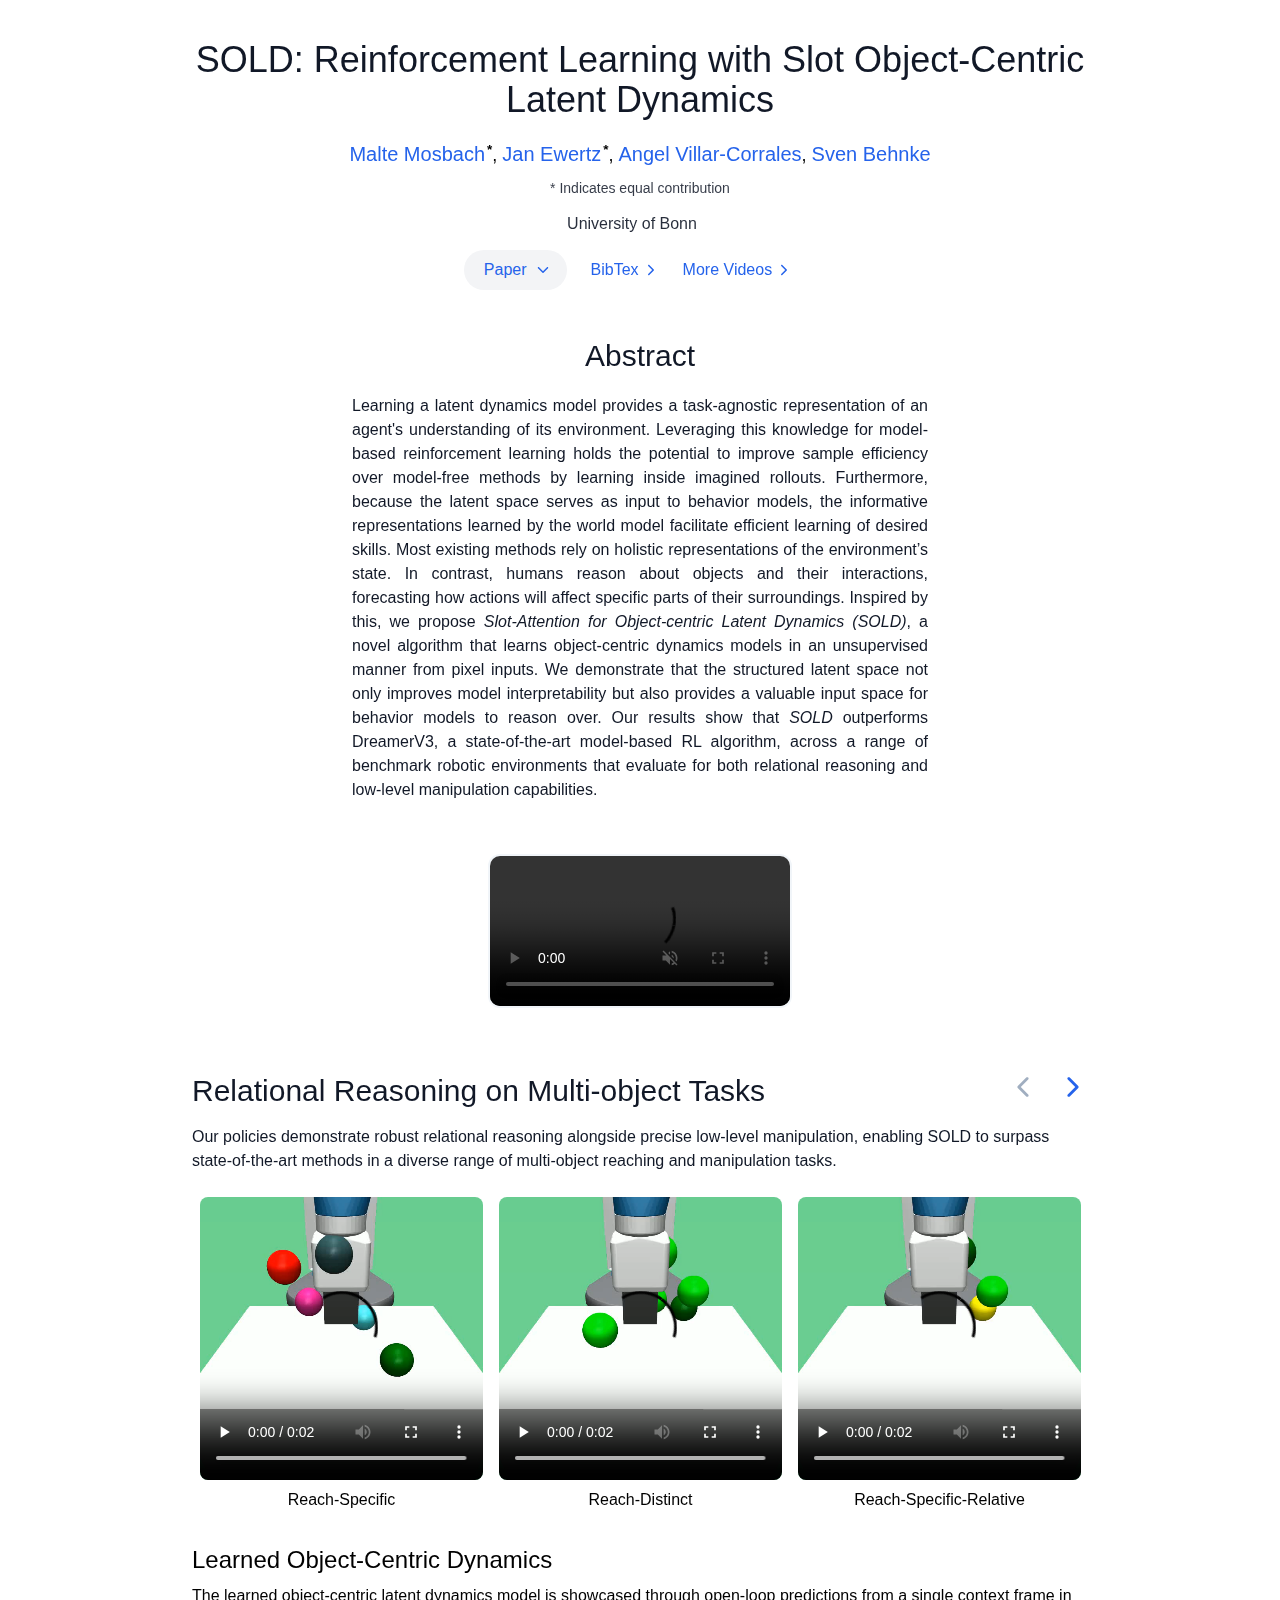
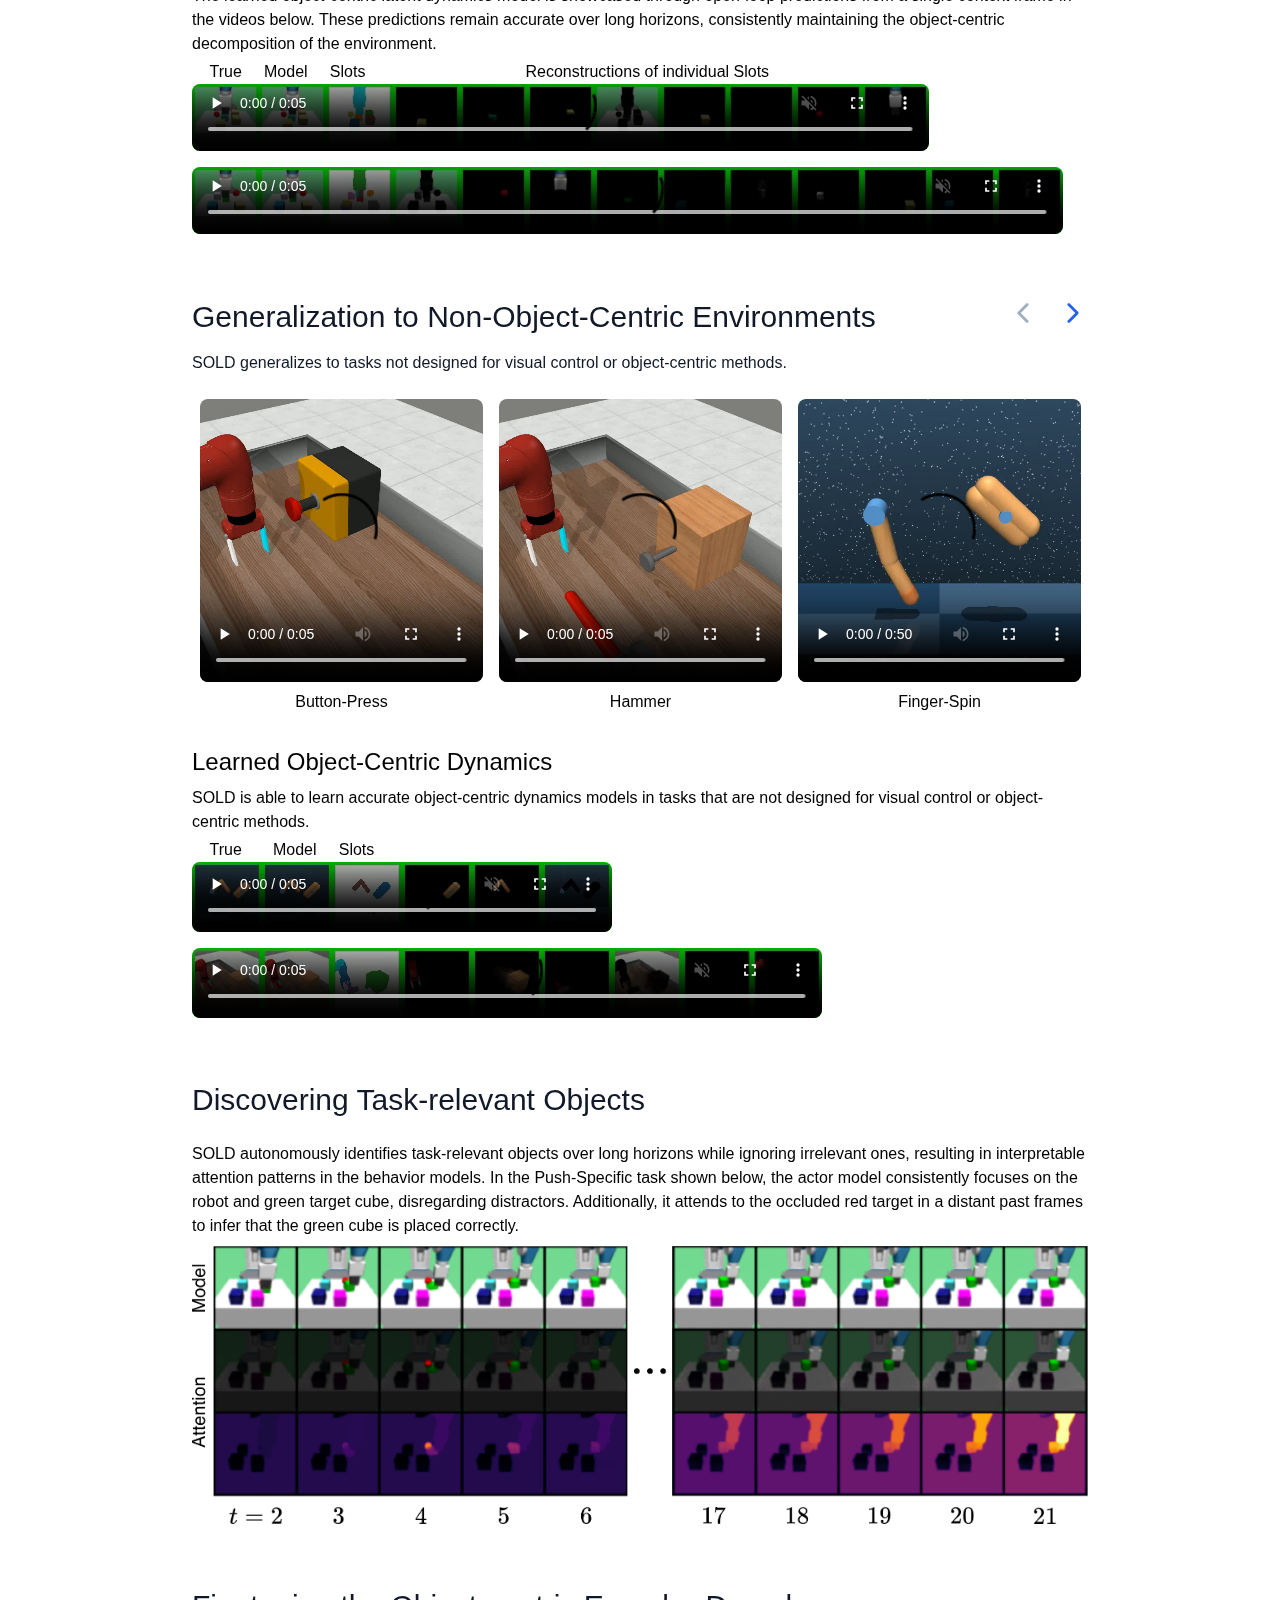
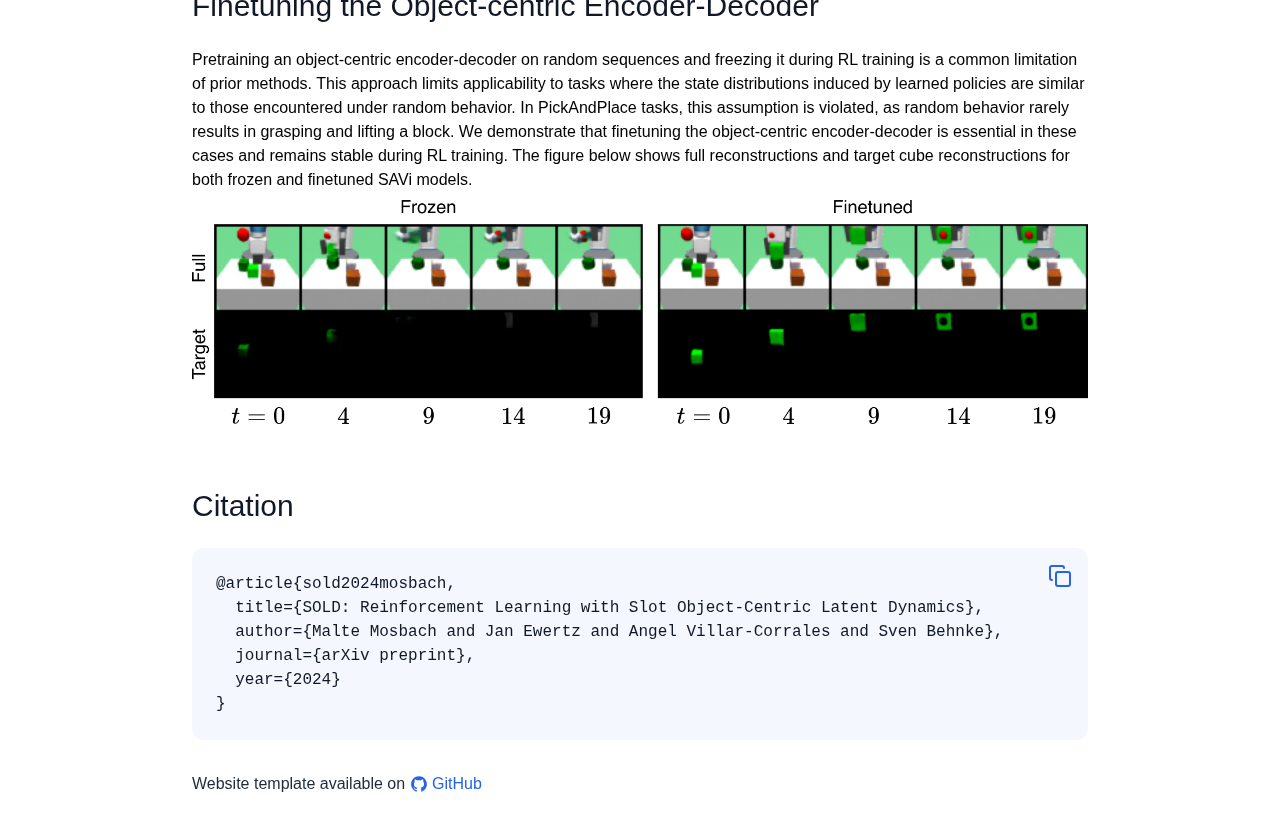
==== index.html @ 1739207b "Updates" ====
<!DOCTYPE html><html><head><meta charSet="utf-8"/><meta http-equiv="x-ua-compatible" content="ie=edge"/><meta name="viewport" content="width=device-width, initial-scale=1, shrink-to-fit=no"/><meta name="generator" content="Gatsby 5.13.7"/><style data-href="/styles.8a74153659287047da4d.css" data-identity="gatsby-global-css">@import url(https://rsms.me/inter/inter.css);*,:after,:before{--tw-border-spacing-x:0;--tw-border-spacing-y:0;--tw-translate-x:0;--tw-translate-y:0;--tw-rotate:0;--tw-skew-x:0;--tw-skew-y:0;--tw-scale-x:1;--tw-scale-y:1;--tw-pan-x: ;--tw-pan-y: ;--tw-pinch-zoom: ;--tw-scroll-snap-strictness:proximity;--tw-gradient-from-position: ;--tw-gradient-via-position: ;--tw-gradient-to-position: ;--tw-ordinal: ;--tw-slashed-zero: ;--tw-numeric-figure: ;--tw-numeric-spacing: ;--tw-numeric-fraction: ;--tw-ring-inset: ;--tw-ring-offset-width:0px;--tw-ring-offset-color:#fff;--tw-ring-color:rgba(63,131,248,.5);--tw-ring-offset-shadow:0 0 #0000;--tw-ring-shadow:0 0 #0000;--tw-shadow:0 0 #0000;--tw-shadow-colored:0 0 #0000;--tw-blur: ;--tw-brightness: ;--tw-contrast: ;--tw-grayscale: ;--tw-hue-rotate: ;--tw-invert: ;--tw-saturate: ;--tw-sepia: ;--tw-drop-shadow: ;--tw-backdrop-blur: ;--tw-backdrop-brightness: ;--tw-backdrop-contrast: ;--tw-backdrop-grayscale: ;--tw-backdrop-hue-rotate: ;--tw-backdrop-invert: ;--tw-backdrop-opacity: ;--tw-backdrop-saturate: ;--tw-backdrop-sepia: ;--tw-contain-size: ;--tw-contain-layout: ;--tw-contain-paint: ;--tw-contain-style: }::backdrop{--tw-border-spacing-x:0;--tw-border-spacing-y:0;--tw-translate-x:0;--tw-translate-y:0;--tw-rotate:0;--tw-skew-x:0;--tw-skew-y:0;--tw-scale-x:1;--tw-scale-y:1;--tw-pan-x: ;--tw-pan-y: ;--tw-pinch-zoom: ;--tw-scroll-snap-strictness:proximity;--tw-gradient-from-position: ;--tw-gradient-via-position: ;--tw-gradient-to-position: ;--tw-ordinal: ;--tw-slashed-zero: ;--tw-numeric-figure: ;--tw-numeric-spacing: ;--tw-numeric-fraction: ;--tw-ring-inset: ;--tw-ring-offset-width:0px;--tw-ring-offset-color:#fff;--tw-ring-color:rgba(63,131,248,.5);--tw-ring-offset-shadow:0 0 #0000;--tw-ring-shadow:0 0 #0000;--tw-shadow:0 0 #0000;--tw-shadow-colored:0 0 #0000;--tw-blur: ;--tw-brightness: ;--tw-contrast: ;--tw-grayscale: ;--tw-hue-rotate: ;--tw-invert: ;--tw-saturate: ;--tw-sepia: ;--tw-drop-shadow: ;--tw-backdrop-blur: ;--tw-backdrop-brightness: ;--tw-backdrop-contrast: ;--tw-backdrop-grayscale: ;--tw-backdrop-hue-rotate: ;--tw-backdrop-invert: ;--tw-backdrop-opacity: ;--tw-backdrop-saturate: ;--tw-backdrop-sepia: ;--tw-contain-size: ;--tw-contain-layout: ;--tw-contain-paint: ;--tw-contain-style: }/*
! tailwindcss v3.4.13 | MIT License | https://tailwindcss.com
*/*,:after,:before{border:0 solid #e5e7eb;box-sizing:border-box}:after,:before{--tw-content:""}:host,html{-webkit-text-size-adjust:100%;font-feature-settings:normal;-webkit-tap-highlight-color:transparent;font-family:ui-sans-serif,system-ui,sans-serif,Apple Color Emoji,Segoe UI Emoji,Segoe UI Symbol,Noto Color Emoji;font-variation-settings:normal;line-height:1.5;-moz-tab-size:4;-o-tab-size:4;tab-size:4}body{line-height:inherit;margin:0}hr{border-top-width:1px;color:inherit;height:0}abbr:where([title]){-webkit-text-decoration:underline dotted;text-decoration:underline dotted}h1,h2,h3,h4,h5,h6{font-size:inherit;font-weight:inherit}a{color:inherit;text-decoration:inherit}b,strong{font-weight:bolder}code,kbd,pre,samp{font-feature-settings:normal;font-family:ui-monospace,SFMono-Regular,Menlo,Monaco,Consolas,Liberation Mono,Courier New,monospace;font-size:1em;font-variation-settings:normal}small{font-size:80%}sub,sup{font-size:75%;line-height:0;position:relative;vertical-align:baseline}sub{bottom:-.25em}sup{top:-.5em}table{border-collapse:collapse;border-color:inherit;text-indent:0}button,input,optgroup,select,textarea{font-feature-settings:inherit;color:inherit;font-family:inherit;font-size:100%;font-variation-settings:inherit;font-weight:inherit;letter-spacing:inherit;line-height:inherit;margin:0;padding:0}button,select{text-transform:none}button,input:where([type=button]),input:where([type=reset]),input:where([type=submit]){-webkit-appearance:button;background-color:transparent;background-image:none}:-moz-focusring{outline:auto}:-moz-ui-invalid{box-shadow:none}progress{vertical-align:baseline}::-webkit-inner-spin-button,::-webkit-outer-spin-button{height:auto}[type=search]{-webkit-appearance:textfield;outline-offset:-2px}::-webkit-search-decoration{-webkit-appearance:none}::-webkit-file-upload-button{-webkit-appearance:button;font:inherit}summary{display:list-item}blockquote,dd,dl,figure,h1,h2,h3,h4,h5,h6,hr,p,pre{margin:0}fieldset{margin:0}fieldset,legend{padding:0}menu,ol,ul{list-style:none;margin:0;padding:0}dialog{padding:0}textarea{resize:vertical}input::-moz-placeholder,textarea::-moz-placeholder{color:#9ca3af}input::placeholder,textarea::placeholder{color:#9ca3af}[role=button],button{cursor:pointer}:disabled{cursor:default}audio,canvas,embed,iframe,img,object,svg,video{display:block;vertical-align:middle}img,video{height:auto;max-width:100%}[hidden]{display:none}[multiple],[type=date],[type=datetime-local],[type=email],[type=month],[type=number],[type=password],[type=search],[type=tel],[type=text],[type=time],[type=url],[type=week],input:where(:not([type])),select,textarea{--tw-shadow:0 0 #0000;-webkit-appearance:none;-moz-appearance:none;appearance:none;background-color:#fff;border-color:#6b7280;border-radius:0;border-width:1px;font-size:1rem;line-height:1.5rem;padding:.5rem .75rem}[multiple]:focus,[type=date]:focus,[type=datetime-local]:focus,[type=email]:focus,[type=month]:focus,[type=number]:focus,[type=password]:focus,[type=search]:focus,[type=tel]:focus,[type=text]:focus,[type=time]:focus,[type=url]:focus,[type=week]:focus,input:where(:not([type])):focus,select:focus,textarea:focus{--tw-ring-inset:var(--tw-empty,/*!*/ /*!*/);--tw-ring-offset-width:0px;--tw-ring-offset-color:#fff;--tw-ring-color:#1c64f2;--tw-ring-offset-shadow:var(--tw-ring-inset) 0 0 0 var(--tw-ring-offset-width) var(--tw-ring-offset-color);--tw-ring-shadow:var(--tw-ring-inset) 0 0 0 calc(1px + var(--tw-ring-offset-width)) var(--tw-ring-color);border-color:#1c64f2;box-shadow:var(--tw-ring-offset-shadow),var(--tw-ring-shadow),var(--tw-shadow);outline:2px solid transparent;outline-offset:2px}::-webkit-date-and-time-value{text-align:inherit}::-webkit-datetime-edit{display:inline-flex}::-webkit-datetime-edit,::-webkit-datetime-edit-day-field,::-webkit-datetime-edit-hour-field,::-webkit-datetime-edit-meridiem-field,::-webkit-datetime-edit-millisecond-field,::-webkit-datetime-edit-minute-field,::-webkit-datetime-edit-month-field,::-webkit-datetime-edit-second-field,::-webkit-datetime-edit-year-field{padding-bottom:0;padding-top:0}select{background-image:url("data:image/svg+xml;charset=utf-8,%3Csvg xmlns='http://www.w3.org/2000/svg' fill='none' viewBox='0 0 20 20'%3E%3Cpath stroke='%236B7280' stroke-linecap='round' stroke-linejoin='round' stroke-width='1.5' d='m6 8 4 4 4-4'/%3E%3C/svg%3E");background-position:right .5rem center;background-repeat:no-repeat;background-size:1.5em 1.5em;padding-right:2.5rem;-webkit-print-color-adjust:exact;print-color-adjust:exact}[multiple],[size]:where(select:not([size="1"])){background-image:none;background-position:0 0;background-repeat:unset;background-size:initial;padding-right:.75rem;-webkit-print-color-adjust:unset;print-color-adjust:unset}[type=checkbox]:checked,[type=radio]:checked{background-color:currentColor;background-position:50%;background-repeat:no-repeat;background-size:100% 100%;border-color:transparent}[type=checkbox]:checked{background-image:url("data:image/svg+xml;charset=utf-8,%3Csvg xmlns='http://www.w3.org/2000/svg' fill='%23fff' viewBox='0 0 16 16'%3E%3Cpath d='M12.207 4.793a1 1 0 0 1 0 1.414l-5 5a1 1 0 0 1-1.414 0l-2-2a1 1 0 0 1 1.414-1.414L6.5 9.086l4.293-4.293a1 1 0 0 1 1.414 0z'/%3E%3C/svg%3E")}@media (forced-colors:active){[type=checkbox]:checked,[type=radio]:checked{-webkit-appearance:auto;-moz-appearance:auto;appearance:auto}}[type=checkbox]:checked:focus,[type=checkbox]:checked:hover,[type=radio]:checked:focus,[type=radio]:checked:hover{background-color:currentColor;border-color:transparent}[type=checkbox]:indeterminate{background-image:url("data:image/svg+xml;charset=utf-8,%3Csvg xmlns='http://www.w3.org/2000/svg' fill='none' viewBox='0 0 16 16'%3E%3Cpath stroke='%23fff' stroke-linecap='round' stroke-linejoin='round' stroke-width='2' d='M4 8h8'/%3E%3C/svg%3E");background-size:100% 100%}@media (forced-colors:active){[type=checkbox]:indeterminate{-webkit-appearance:auto;-moz-appearance:auto;appearance:auto}}[type=file]:focus{outline:1px solid ButtonText;outline:1px auto -webkit-focus-ring-color}[data-tooltip-style^=light]+.tooltip>.tooltip-arrow:before{border-color:#e5e7eb;border-style:solid}[data-tooltip-style^=light]+.tooltip[data-popper-placement^=top]>.tooltip-arrow:before{border-bottom-width:1px;border-right-width:1px}[data-tooltip-style^=light]+.tooltip[data-popper-placement^=right]>.tooltip-arrow:before{border-bottom-width:1px;border-left-width:1px}[data-tooltip-style^=light]+.tooltip[data-popper-placement^=bottom]>.tooltip-arrow:before{border-left-width:1px;border-top-width:1px}[data-tooltip-style^=light]+.tooltip[data-popper-placement^=left]>.tooltip-arrow:before{border-right-width:1px;border-top-width:1px}.tooltip[data-popper-placement^=top]>.tooltip-arrow{bottom:-4px}.tooltip[data-popper-placement^=bottom]>.tooltip-arrow{top:-4px}.tooltip[data-popper-placement^=left]>.tooltip-arrow{right:-4px}.tooltip[data-popper-placement^=right]>.tooltip-arrow{left:-4px}.tooltip.invisible>.tooltip-arrow:before{visibility:hidden}[data-popper-arrow],[data-popper-arrow]:before{background:inherit;height:8px;position:absolute;width:8px}[data-popper-arrow]{visibility:hidden}[data-popper-arrow]:after,[data-popper-arrow]:before{content:"";transform:rotate(45deg);visibility:visible}[data-popper-arrow]:after{background:inherit;height:9px;position:absolute;width:9px}[role=tooltip]>[data-popper-arrow]:before{border-color:#e5e7eb;border-style:solid}.dark [role=tooltip]>[data-popper-arrow]:before{border-color:#4b5563;border-style:solid}[role=tooltip]>[data-popper-arrow]:after{border-color:#e5e7eb;border-style:solid}.dark [role=tooltip]>[data-popper-arrow]:after{border-color:#4b5563;border-style:solid}[data-popover][role=tooltip][data-popper-placement^=top]>[data-popper-arrow]:after,[data-popover][role=tooltip][data-popper-placement^=top]>[data-popper-arrow]:before{border-bottom-width:1px;border-right-width:1px}[data-popover][role=tooltip][data-popper-placement^=right]>[data-popper-arrow]:after,[data-popover][role=tooltip][data-popper-placement^=right]>[data-popper-arrow]:before{border-bottom-width:1px;border-left-width:1px}[data-popover][role=tooltip][data-popper-placement^=bottom]>[data-popper-arrow]:after,[data-popover][role=tooltip][data-popper-placement^=bottom]>[data-popper-arrow]:before{border-left-width:1px;border-top-width:1px}[data-popover][role=tooltip][data-popper-placement^=left]>[data-popper-arrow]:after,[data-popover][role=tooltip][data-popper-placement^=left]>[data-popper-arrow]:before{border-right-width:1px;border-top-width:1px}[data-popover][role=tooltip][data-popper-placement^=top]>[data-popper-arrow]{bottom:-5px}[data-popover][role=tooltip][data-popper-placement^=bottom]>[data-popper-arrow]{top:-5px}[data-popover][role=tooltip][data-popper-placement^=left]>[data-popper-arrow]{right:-5px}[data-popover][role=tooltip][data-popper-placement^=right]>[data-popper-arrow]{left:-5px}[role=tooltip].invisible>[data-popper-arrow]:after,[role=tooltip].invisible>[data-popper-arrow]:before{visibility:hidden}[multiple],[type=date],[type=datetime-local],[type=email],[type=month],[type=number],[type=password],[type=search],[type=tel],[type=text],[type=time],[type=url],[type=week],select,textarea{--tw-shadow:0 0 #0000;-webkit-appearance:none;-moz-appearance:none;appearance:none;background-color:#fff;border-color:#6b7280;border-radius:0;border-width:1px;font-size:1rem;line-height:1.5rem;padding:.5rem .75rem}[multiple]:focus,[type=date]:focus,[type=datetime-local]:focus,[type=email]:focus,[type=month]:focus,[type=number]:focus,[type=password]:focus,[type=search]:focus,[type=tel]:focus,[type=text]:focus,[type=time]:focus,[type=url]:focus,[type=week]:focus,select:focus,textarea:focus{--tw-ring-inset:var(--tw-empty,/*!*/ /*!*/);--tw-ring-offset-width:0px;--tw-ring-offset-color:#fff;--tw-ring-color:#1c64f2;--tw-ring-offset-shadow:var(--tw-ring-inset) 0 0 0 var(--tw-ring-offset-width) var(--tw-ring-offset-color);--tw-ring-shadow:var(--tw-ring-inset) 0 0 0 calc(1px + var(--tw-ring-offset-width)) var(--tw-ring-color);border-color:#1c64f2;box-shadow:var(--tw-ring-offset-shadow),var(--tw-ring-shadow),var(--tw-shadow);outline:2px solid transparent;outline-offset:2px}input::-moz-placeholder,textarea::-moz-placeholder{color:#6b7280;opacity:1}input::placeholder,textarea::placeholder{color:#6b7280;opacity:1}::-webkit-datetime-edit-fields-wrapper{padding:0}::-webkit-date-and-time-value{min-height:1.5em}select:not([size]){background-image:url("data:image/svg+xml;charset=utf-8,%3Csvg xmlns='http://www.w3.org/2000/svg' fill='none' aria-hidden='true' viewBox='0 0 10 6'%3E%3Cpath stroke='%236B7280' stroke-linecap='round' stroke-linejoin='round' stroke-width='2' d='m1 1 4 4 4-4'/%3E%3C/svg%3E");background-position:right .75rem center;background-repeat:no-repeat;background-size:.75em .75em;padding-right:2.5rem;-webkit-print-color-adjust:exact;print-color-adjust:exact}[multiple]{background-image:none;background-position:0 0;background-repeat:unset;background-size:initial;padding-right:.75rem;-webkit-print-color-adjust:unset;print-color-adjust:unset}[type=checkbox],[type=radio]{--tw-shadow:0 0 #0000;-webkit-appearance:none;-moz-appearance:none;appearance:none;background-color:#fff;background-origin:border-box;border-color:#6b7280;border-width:1px;color:#1c64f2;display:inline-block;flex-shrink:0;height:1rem;padding:0;-webkit-print-color-adjust:exact;print-color-adjust:exact;-webkit-user-select:none;-moz-user-select:none;user-select:none;vertical-align:middle;width:1rem}[type=checkbox]{border-radius:0}[type=radio]{border-radius:100%}[type=checkbox]:focus,[type=radio]:focus{--tw-ring-inset:var(--tw-empty,/*!*/ /*!*/);--tw-ring-offset-width:2px;--tw-ring-offset-color:#fff;--tw-ring-color:#1c64f2;--tw-ring-offset-shadow:var(--tw-ring-inset) 0 0 0 var(--tw-ring-offset-width) var(--tw-ring-offset-color);--tw-ring-shadow:var(--tw-ring-inset) 0 0 0 calc(2px + var(--tw-ring-offset-width)) var(--tw-ring-color);box-shadow:var(--tw-ring-offset-shadow),var(--tw-ring-shadow),var(--tw-shadow);outline:2px solid transparent;outline-offset:2px}.dark [type=checkbox]:checked,.dark [type=radio]:checked,[type=checkbox]:checked,[type=radio]:checked{background-color:currentColor;background-position:50%;background-repeat:no-repeat;background-size:.55em .55em;border-color:transparent}[type=checkbox]:checked{background-image:url("data:image/svg+xml;charset=utf-8,%3Csvg xmlns='http://www.w3.org/2000/svg' fill='none' aria-hidden='true' viewBox='0 0 16 12'%3E%3Cpath stroke='%23fff' stroke-linecap='round' stroke-linejoin='round' stroke-width='3' d='M1 5.917 5.724 10.5 15 1.5'/%3E%3C/svg%3E");background-repeat:no-repeat;background-size:.55em .55em;-webkit-print-color-adjust:exact;print-color-adjust:exact}.dark [type=radio]:checked,[type=radio]:checked{background-image:url("data:image/svg+xml;charset=utf-8,%3Csvg xmlns='http://www.w3.org/2000/svg' fill='%23fff' viewBox='0 0 16 16'%3E%3Ccircle cx='8' cy='8' r='3'/%3E%3C/svg%3E");background-size:1em 1em}[type=checkbox]:indeterminate{background-color:currentColor;background-image:url("data:image/svg+xml;charset=utf-8,%3Csvg xmlns='http://www.w3.org/2000/svg' fill='none' aria-hidden='true' viewBox='0 0 16 12'%3E%3Cpath stroke='%23fff' stroke-linecap='round' stroke-linejoin='round' stroke-width='3' d='M1 5.917 5.724 10.5 15 1.5'/%3E%3C/svg%3E");background-position:50%;background-repeat:no-repeat;background-size:.55em .55em;border-color:transparent;-webkit-print-color-adjust:exact;print-color-adjust:exact}[type=checkbox]:indeterminate:focus,[type=checkbox]:indeterminate:hover{background-color:currentColor;border-color:transparent}[type=file]{background:unset;border-color:inherit;border-radius:0;border-width:0;font-size:unset;line-height:inherit;padding:0}[type=file]:focus{outline:1px auto inherit}input[type=file]::file-selector-button{background:#1f2937;border:0;color:#fff;cursor:pointer;font-size:.875rem;font-weight:500;margin-inline-end:1rem;margin-inline-start:-1rem;padding:.625rem 1rem .625rem 2rem}input[type=file]::file-selector-button:hover{background:#374151}.dark input[type=file]::file-selector-button{background:#4b5563;color:#fff}.dark input[type=file]::file-selector-button:hover{background:#6b7280}input[type=range]::-webkit-slider-thumb{appearance:none;-moz-appearance:none;-webkit-appearance:none;background:#1c64f2;border:0;border-radius:9999px;cursor:pointer;height:1.25rem;width:1.25rem}input[type=range]:disabled::-webkit-slider-thumb{background:#9ca3af}.dark input[type=range]:disabled::-webkit-slider-thumb{background:#6b7280}input[type=range]:focus::-webkit-slider-thumb{--tw-ring-offset-shadow:var(--tw-ring-inset) 0 0 0 var(--tw-ring-offset-width) var(--tw-ring-offset-color);--tw-ring-shadow:var(--tw-ring-inset) 0 0 0 calc(4px + var(--tw-ring-offset-width)) var(--tw-ring-color);--tw-ring-opacity:1px;--tw-ring-color:rgb(164 202 254/var(--tw-ring-opacity));box-shadow:var(--tw-ring-offset-shadow),var(--tw-ring-shadow),var(--tw-shadow,0 0 #0000);outline:2px solid transparent;outline-offset:2px}input[type=range]::-moz-range-thumb{appearance:none;-moz-appearance:none;-webkit-appearance:none;background:#1c64f2;border:0;border-radius:9999px;cursor:pointer;height:1.25rem;width:1.25rem}input[type=range]:disabled::-moz-range-thumb{background:#9ca3af}.dark input[type=range]:disabled::-moz-range-thumb{background:#6b7280}input[type=range]::-moz-range-progress{background:#3f83f8}input[type=range]::-ms-fill-lower{background:#3f83f8}input[type=range].range-sm::-webkit-slider-thumb{height:1rem;width:1rem}input[type=range].range-lg::-webkit-slider-thumb{height:1.5rem;width:1.5rem}input[type=range].range-sm::-moz-range-thumb{height:1rem;width:1rem}input[type=range].range-lg::-moz-range-thumb{height:1.5rem;width:1.5rem}.toggle-bg:after{background:#fff;border-color:#d1d5db;border-radius:9999px;border-width:1px;box-shadow:var(--tw-ring-inset) 0 0 0 calc(var(--tw-ring-offset-width)) var(--tw-ring-color);content:"";height:1.25rem;left:.125rem;position:absolute;top:.125rem;transition-duration:.15s;transition-property:background-color,border-color,color,fill,stroke,opacity,box-shadow,transform,filter,backdrop-filter,-webkit-backdrop-filter;width:1.25rem}input:checked+.toggle-bg:after{border-color:#fff;transform:translateX(100%)}input:checked+.toggle-bg{background:#1c64f2;border-color:#1c64f2}.container{width:100%}@media (min-width:640px){.container{max-width:640px}}@media (min-width:768px){.container{max-width:768px}}@media (min-width:1024px){.container{max-width:1024px}}@media (min-width:1280px){.container{max-width:1280px}}@media (min-width:1536px){.container{max-width:1536px}}.sr-only{clip:rect(0,0,0,0);border-width:0;height:1px;margin:-1px;overflow:hidden;padding:0;position:absolute;white-space:nowrap;width:1px}.pointer-events-none{pointer-events:none}.invisible{visibility:hidden}.collapse{visibility:collapse}.fixed{position:fixed}.absolute{position:absolute}.relative{position:relative}.inset-y-0{bottom:0;top:0}.-bottom-1{bottom:-.25rem}.-left-1{left:-.25rem}.-left-1\.5{left:-.375rem}.-left-3{left:-.75rem}.-right-1{right:-.25rem}.-top-1{top:-.25rem}.bottom-5{bottom:1.25rem}.left-0{left:0}.left-1\/2{left:50%}.right-0{right:0}.top-0{top:0}.top-1\/2{top:50%}.-z-10{z-index:-10}.z-10{z-index:10}.z-20{z-index:20}.z-50{z-index:50}.float-right{float:right}.m-1{margin:.25rem}.m-3{margin:.75rem}.\!my-0{margin-bottom:0!important;margin-top:0!important}.-mx-1\.5{margin-left:-.375rem;margin-right:-.375rem}.-my-1\.5{margin-bottom:-.375rem;margin-top:-.375rem}.mx-1{margin-left:.25rem;margin-right:.25rem}.mx-4{margin-left:1rem;margin-right:1rem}.mx-auto{margin-left:auto;margin-right:auto}.my-1{margin-bottom:.25rem;margin-top:.25rem}.my-6{margin-bottom:1.5rem;margin-top:1.5rem}.-mb-px{margin-bottom:-1px}.mb-0{margin-bottom:0}.mb-1{margin-bottom:.25rem}.mb-10{margin-bottom:2.5rem}.mb-12{margin-bottom:3rem}.mb-2{margin-bottom:.5rem}.mb-2\.5{margin-bottom:.625rem}.mb-4{margin-bottom:1rem}.mb-5{margin-bottom:1.25rem}.mb-6{margin-bottom:1.5rem}.me-2{margin-inline-end:.5rem}.ml-0{margin-left:0}.ml-0\.5{margin-left:.125rem}.ml-1{margin-left:.25rem}.ml-2{margin-left:.5rem}.ml-3{margin-left:.75rem}.ml-6{margin-left:1.5rem}.ml-auto{margin-left:auto}.mr-0\.5{margin-right:.125rem}.mr-1{margin-right:.25rem}.mr-2{margin-right:.5rem}.mr-3{margin-right:.75rem}.mr-4{margin-right:1rem}.mr-6{margin-right:1.5rem}.mt-0{margin-top:0}.mt-1{margin-top:.25rem}.mt-1\.5{margin-top:.375rem}.mt-10{margin-top:2.5rem}.mt-16{margin-top:4rem}.mt-2{margin-top:.5rem}.mt-3{margin-top:.75rem}.mt-4{margin-top:1rem}.mt-6{margin-top:1.5rem}.block{display:block}.inline-block{display:inline-block}.inline{display:inline}.flex{display:flex}.inline-flex{display:inline-flex}.table{display:table}.grid{display:grid}.hidden{display:none}.h-0\.5{height:.125rem}.h-1{height:.25rem}.h-1\.5{height:.375rem}.h-10{height:2.5rem}.h-2{height:.5rem}.h-2\.5{height:.625rem}.h-20{height:5rem}.h-3{height:.75rem}.h-3\.5{height:.875rem}.h-36{height:9rem}.h-4{height:1rem}.h-5{height:1.25rem}.h-6{height:1.5rem}.h-7{height:1.75rem}.h-8{height:2rem}.h-9{height:2.25rem}.h-96{height:24rem}.h-\[67px\]{height:67px}.h-\[70px\]{height:70px}.h-auto{height:auto}.h-fit{height:-moz-fit-content;height:fit-content}.h-full{height:100%}.h-min{height:-moz-min-content;height:min-content}.h-modal{height:calc(100% - 2rem)}.h-px{height:1px}.h-screen{height:100vh}.max-h-\[90vh\]{max-height:90vh}.w-1\/2{width:50%}.w-10{width:2.5rem}.w-11{width:2.75rem}.w-12{width:3rem}.w-16{width:4rem}.w-2{width:.5rem}.w-2\/4{width:50%}.w-20{width:5rem}.w-3{width:.75rem}.w-3\.5{width:.875rem}.w-36{width:9rem}.w-4{width:1rem}.w-5{width:1.25rem}.w-6{width:1.5rem}.w-64{width:16rem}.w-7{width:1.75rem}.w-8{width:2rem}.w-auto{width:auto}.w-fit{width:-moz-fit-content;width:fit-content}.w-full{width:100%}.max-w-2xl{max-width:42rem}.max-w-3xl{max-width:48rem}.max-w-4xl{max-width:56rem}.max-w-5xl{max-width:64rem}.max-w-6xl{max-width:72rem}.max-w-7xl{max-width:80rem}.max-w-\[100\%\]{max-width:100%}.max-w-\[90\%\]{max-width:90%}.max-w-full{max-width:100%}.max-w-lg{max-width:32rem}.max-w-md{max-width:28rem}.max-w-sm{max-width:24rem}.max-w-xl{max-width:36rem}.max-w-xs{max-width:20rem}.flex-1{flex:1 1 0%}.flex-shrink-0,.shrink-0{flex-shrink:0}.-translate-x-1\/2{--tw-translate-x:-50%}.-translate-x-1\/2,.-translate-y-1\/2{transform:translate(var(--tw-translate-x),var(--tw-translate-y)) rotate(var(--tw-rotate)) skewX(var(--tw-skew-x)) skewY(var(--tw-skew-y)) scaleX(var(--tw-scale-x)) scaleY(var(--tw-scale-y))}.-translate-y-1\/2{--tw-translate-y:-50%}.rotate-180{--tw-rotate:180deg}.rotate-180,.rotate-45{transform:translate(var(--tw-translate-x),var(--tw-translate-y)) rotate(var(--tw-rotate)) skewX(var(--tw-skew-x)) skewY(var(--tw-skew-y)) scaleX(var(--tw-scale-x)) scaleY(var(--tw-scale-y))}.rotate-45{--tw-rotate:45deg}.transform{transform:translate(var(--tw-translate-x),var(--tw-translate-y)) rotate(var(--tw-rotate)) skewX(var(--tw-skew-x)) skewY(var(--tw-skew-y)) scaleX(var(--tw-scale-x)) scaleY(var(--tw-scale-y))}@keyframes spin{to{transform:rotate(1turn)}}.animate-spin{animation:spin 1s linear infinite}.cursor-grab{cursor:grab}.cursor-not-allowed{cursor:not-allowed}.cursor-pointer{cursor:pointer}.cursor-wait{cursor:wait}.resize{resize:both}.snap-x{scroll-snap-type:x var(--tw-scroll-snap-strictness)}.snap-mandatory{--tw-scroll-snap-strictness:mandatory}.snap-center{scroll-snap-align:center}.list-none{list-style-type:none}.appearance-none{-webkit-appearance:none;-moz-appearance:none;appearance:none}.grid-flow-col{grid-auto-flow:column}.grid-cols-4{grid-template-columns:repeat(4,minmax(0,1fr))}.grid-cols-7{grid-template-columns:repeat(7,minmax(0,1fr))}.flex-col{flex-direction:column}.flex-wrap{flex-wrap:wrap}.content-center{align-content:center}.items-start{align-items:flex-start}.items-end{align-items:flex-end}.items-center{align-items:center}.justify-start{justify-content:flex-start}.justify-end{justify-content:flex-end}.justify-center{justify-content:center}.justify-between{justify-content:space-between}.gap-1{gap:.25rem}.gap-2{gap:.5rem}.gap-4{gap:1rem}.-space-x-4>:not([hidden])~:not([hidden]){--tw-space-x-reverse:0;margin-left:calc(-1rem*(1 - var(--tw-space-x-reverse)));margin-right:calc(-1rem*var(--tw-space-x-reverse))}.-space-x-px>:not([hidden])~:not([hidden]){--tw-space-x-reverse:0;margin-left:calc(-1px*(1 - var(--tw-space-x-reverse)));margin-right:calc(-1px*var(--tw-space-x-reverse))}.space-x-2>:not([hidden])~:not([hidden]){--tw-space-x-reverse:0;margin-left:calc(.5rem*(1 - var(--tw-space-x-reverse)));margin-right:calc(.5rem*var(--tw-space-x-reverse))}.space-x-3>:not([hidden])~:not([hidden]){--tw-space-x-reverse:0;margin-left:calc(.75rem*(1 - var(--tw-space-x-reverse)));margin-right:calc(.75rem*var(--tw-space-x-reverse))}.space-x-4>:not([hidden])~:not([hidden]){--tw-space-x-reverse:0;margin-left:calc(1rem*(1 - var(--tw-space-x-reverse)));margin-right:calc(1rem*var(--tw-space-x-reverse))}.space-x-8>:not([hidden])~:not([hidden]){--tw-space-x-reverse:0;margin-left:calc(2rem*(1 - var(--tw-space-x-reverse)));margin-right:calc(2rem*var(--tw-space-x-reverse))}.space-y-2>:not([hidden])~:not([hidden]){--tw-space-y-reverse:0;margin-bottom:calc(.5rem*var(--tw-space-y-reverse));margin-top:calc(.5rem*(1 - var(--tw-space-y-reverse)))}.space-y-4>:not([hidden])~:not([hidden]){--tw-space-y-reverse:0;margin-bottom:calc(1rem*var(--tw-space-y-reverse));margin-top:calc(1rem*(1 - var(--tw-space-y-reverse)))}.divide-x>:not([hidden])~:not([hidden]){--tw-divide-x-reverse:0;border-left-width:calc(1px*(1 - var(--tw-divide-x-reverse)));border-right-width:calc(1px*var(--tw-divide-x-reverse))}.divide-y>:not([hidden])~:not([hidden]){--tw-divide-y-reverse:0;border-bottom-width:calc(1px*var(--tw-divide-y-reverse));border-top-width:calc(1px*(1 - var(--tw-divide-y-reverse)))}.divide-gray-100>:not([hidden])~:not([hidden]){--tw-divide-opacity:1;border-color:rgb(243 244 246/var(--tw-divide-opacity))}.divide-gray-200>:not([hidden])~:not([hidden]){--tw-divide-opacity:1;border-color:rgb(229 231 235/var(--tw-divide-opacity))}.self-center{align-self:center}.overflow-auto{overflow:auto}.overflow-hidden{overflow:hidden}.overflow-y-auto{overflow-y:auto}.overflow-x-hidden{overflow-x:hidden}.overflow-y-hidden{overflow-y:hidden}.overflow-x-scroll{overflow-x:scroll}.scroll-smooth{scroll-behavior:smooth}.whitespace-nowrap{white-space:nowrap}.whitespace-pre-wrap{white-space:pre-wrap}.rounded{border-radius:.25rem}.rounded-full{border-radius:9999px}.rounded-lg{border-radius:.5rem}.rounded-md{border-radius:.375rem}.rounded-none{border-radius:0}.rounded-xl{border-radius:.75rem}.rounded-b{border-bottom-left-radius:.25rem;border-bottom-right-radius:.25rem}.rounded-b-xl{border-bottom-left-radius:.75rem;border-bottom-right-radius:.75rem}.rounded-l-lg{border-bottom-left-radius:.5rem;border-top-left-radius:.5rem}.rounded-l-md{border-bottom-left-radius:.375rem;border-top-left-radius:.375rem}.rounded-l-none{border-bottom-left-radius:0;border-top-left-radius:0}.rounded-r-lg{border-bottom-right-radius:.5rem;border-top-right-radius:.5rem}.rounded-r-none{border-bottom-right-radius:0;border-top-right-radius:0}.rounded-t{border-top-left-radius:.25rem;border-top-right-radius:.25rem}.rounded-t-lg{border-top-left-radius:.5rem;border-top-right-radius:.5rem}.rounded-t-xl{border-top-left-radius:.75rem;border-top-right-radius:.75rem}.border{border-width:1px}.border-0{border-width:0}.border-2{border-width:2px}.border-b{border-bottom-width:1px}.border-b-0{border-bottom-width:0}.border-b-2{border-bottom-width:2px}.border-l{border-left-width:1px}.border-l-0{border-left-width:0}.border-r-0{border-right-width:0}.border-t{border-top-width:1px}.border-t-4{border-top-width:4px}.border-cyan-300{--tw-border-opacity:1;border-color:rgb(103 232 249/var(--tw-border-opacity))}.border-cyan-500{--tw-border-opacity:1;border-color:rgb(6 182 212/var(--tw-border-opacity))}.border-cyan-600{--tw-border-opacity:1;border-color:rgb(8 145 178/var(--tw-border-opacity))}.border-cyan-700{--tw-border-opacity:1;border-color:rgb(14 116 144/var(--tw-border-opacity))}.border-gray-100{--tw-border-opacity:1;border-color:rgb(243 244 246/var(--tw-border-opacity))}.border-gray-200{--tw-border-opacity:1;border-color:rgb(229 231 235/var(--tw-border-opacity))}.border-gray-300{--tw-border-opacity:1;border-color:rgb(209 213 219/var(--tw-border-opacity))}.border-gray-400{--tw-border-opacity:1;border-color:rgb(156 163 175/var(--tw-border-opacity))}.border-gray-500{--tw-border-opacity:1;border-color:rgb(107 114 128/var(--tw-border-opacity))}.border-gray-600{--tw-border-opacity:1;border-color:rgb(75 85 99/var(--tw-border-opacity))}.border-gray-900{--tw-border-opacity:1;border-color:rgb(17 24 39/var(--tw-border-opacity))}.border-green-300{--tw-border-opacity:1;border-color:rgb(132 225 188/var(--tw-border-opacity))}.border-green-500{--tw-border-opacity:1;border-color:rgb(14 159 110/var(--tw-border-opacity))}.border-green-700{--tw-border-opacity:1;border-color:rgb(4 108 78/var(--tw-border-opacity))}.border-indigo-300{--tw-border-opacity:1;border-color:rgb(180 198 252/var(--tw-border-opacity))}.border-indigo-400{--tw-border-opacity:1;border-color:rgb(141 162 251/var(--tw-border-opacity))}.border-indigo-500{--tw-border-opacity:1;border-color:rgb(104 117 245/var(--tw-border-opacity))}.border-lime-300{--tw-border-opacity:1;border-color:rgb(190 242 100/var(--tw-border-opacity))}.border-lime-400{--tw-border-opacity:1;border-color:rgb(163 230 53/var(--tw-border-opacity))}.border-lime-500{--tw-border-opacity:1;border-color:rgb(132 204 22/var(--tw-border-opacity))}.border-pink-300{--tw-border-opacity:1;border-color:rgb(248 180 217/var(--tw-border-opacity))}.border-pink-500{--tw-border-opacity:1;border-color:rgb(231 70 148/var(--tw-border-opacity))}.border-pink-600{--tw-border-opacity:1;border-color:rgb(214 31 105/var(--tw-border-opacity))}.border-purple-500{--tw-border-opacity:1;border-color:rgb(144 97 249/var(--tw-border-opacity))}.border-purple-900{--tw-border-opacity:1;border-color:rgb(74 29 150/var(--tw-border-opacity))}.border-red-300{--tw-border-opacity:1;border-color:rgb(248 180 180/var(--tw-border-opacity))}.border-red-500{--tw-border-opacity:1;border-color:rgb(240 82 82/var(--tw-border-opacity))}.border-red-900{--tw-border-opacity:1;border-color:rgb(119 29 29/var(--tw-border-opacity))}.border-slate-100{--tw-border-opacity:1;border-color:rgb(241 245 249/var(--tw-border-opacity))}.border-teal-300{--tw-border-opacity:1;border-color:rgb(126 220 226/var(--tw-border-opacity))}.border-teal-500{--tw-border-opacity:1;border-color:rgb(6 148 162/var(--tw-border-opacity))}.border-transparent{border-color:transparent}.border-white{--tw-border-opacity:1;border-color:rgb(255 255 255/var(--tw-border-opacity))}.border-yellow-300{--tw-border-opacity:1;border-color:rgb(250 202 21/var(--tw-border-opacity))}.border-yellow-400{--tw-border-opacity:1;border-color:rgb(227 160 8/var(--tw-border-opacity))}.border-yellow-500{--tw-border-opacity:1;border-color:rgb(194 120 3/var(--tw-border-opacity))}.border-yellow-600{--tw-border-opacity:1;border-color:rgb(159 88 10/var(--tw-border-opacity))}.bg-cyan-100{--tw-bg-opacity:1;background-color:rgb(207 250 254/var(--tw-bg-opacity))}.bg-cyan-200{--tw-bg-opacity:1;background-color:rgb(165 243 252/var(--tw-bg-opacity))}.bg-cyan-50{--tw-bg-opacity:1;background-color:rgb(236 254 255/var(--tw-bg-opacity))}.bg-cyan-500{--tw-bg-opacity:1;background-color:rgb(6 182 212/var(--tw-bg-opacity))}.bg-cyan-600{--tw-bg-opacity:1;background-color:rgb(8 145 178/var(--tw-bg-opacity))}.bg-cyan-700{--tw-bg-opacity:1;background-color:rgb(14 116 144/var(--tw-bg-opacity))}.bg-gray-100{--tw-bg-opacity:1;background-color:rgb(243 244 246/var(--tw-bg-opacity))}.bg-gray-200{--tw-bg-opacity:1;background-color:rgb(229 231 235/var(--tw-bg-opacity))}.bg-gray-400{--tw-bg-opacity:1;background-color:rgb(156 163 175/var(--tw-bg-opacity))}.bg-gray-50{--tw-bg-opacity:1;background-color:rgb(249 250 251/var(--tw-bg-opacity))}.bg-gray-500{--tw-bg-opacity:1;background-color:rgb(107 114 128/var(--tw-bg-opacity))}.bg-gray-600{--tw-bg-opacity:1;background-color:rgb(75 85 99/var(--tw-bg-opacity))}.bg-gray-700{--tw-bg-opacity:1;background-color:rgb(55 65 81/var(--tw-bg-opacity))}.bg-gray-800{--tw-bg-opacity:1;background-color:rgb(31 41 55/var(--tw-bg-opacity))}.bg-gray-900{--tw-bg-opacity:1;background-color:rgb(17 24 39/var(--tw-bg-opacity))}.bg-green-100{--tw-bg-opacity:1;background-color:rgb(222 247 236/var(--tw-bg-opacity))}.bg-green-400{--tw-bg-opacity:1;background-color:rgb(49 196 141/var(--tw-bg-opacity))}.bg-green-50{--tw-bg-opacity:1;background-color:rgb(243 250 247/var(--tw-bg-opacity))}.bg-green-500{--tw-bg-opacity:1;background-color:rgb(14 159 110/var(--tw-bg-opacity))}.bg-green-600{--tw-bg-opacity:1;background-color:rgb(5 122 85/var(--tw-bg-opacity))}.bg-green-700{--tw-bg-opacity:1;background-color:rgb(4 108 78/var(--tw-bg-opacity))}.bg-indigo-100{--tw-bg-opacity:1;background-color:rgb(229 237 255/var(--tw-bg-opacity))}.bg-indigo-400{--tw-bg-opacity:1;background-color:rgb(141 162 251/var(--tw-bg-opacity))}.bg-indigo-600{--tw-bg-opacity:1;background-color:rgb(88 80 236/var(--tw-bg-opacity))}.bg-lime-100{--tw-bg-opacity:1;background-color:rgb(236 252 203/var(--tw-bg-opacity))}.bg-lime-400{--tw-bg-opacity:1;background-color:rgb(163 230 53/var(--tw-bg-opacity))}.bg-lime-600{--tw-bg-opacity:1;background-color:rgb(101 163 13/var(--tw-bg-opacity))}.bg-pink-100{--tw-bg-opacity:1;background-color:rgb(252 232 243/var(--tw-bg-opacity))}.bg-pink-600{--tw-bg-opacity:1;background-color:rgb(214 31 105/var(--tw-bg-opacity))}.bg-purple-100{--tw-bg-opacity:1;background-color:rgb(237 235 254/var(--tw-bg-opacity))}.bg-purple-50{--tw-bg-opacity:1;background-color:rgb(246 245 255/var(--tw-bg-opacity))}.bg-purple-600{--tw-bg-opacity:1;background-color:rgb(126 58 242/var(--tw-bg-opacity))}.bg-purple-700{--tw-bg-opacity:1;background-color:rgb(108 43 217/var(--tw-bg-opacity))}.bg-red-100{--tw-bg-opacity:1;background-color:rgb(253 232 232/var(--tw-bg-opacity))}.bg-red-400{--tw-bg-opacity:1;background-color:rgb(249 128 128/var(--tw-bg-opacity))}.bg-red-50{--tw-bg-opacity:1;background-color:rgb(253 242 242/var(--tw-bg-opacity))}.bg-red-600{--tw-bg-opacity:1;background-color:rgb(224 36 36/var(--tw-bg-opacity))}.bg-red-700{--tw-bg-opacity:1;background-color:rgb(200 30 30/var(--tw-bg-opacity))}.bg-teal-100{--tw-bg-opacity:1;background-color:rgb(213 245 246/var(--tw-bg-opacity))}.bg-teal-600{--tw-bg-opacity:1;background-color:rgb(4 116 129/var(--tw-bg-opacity))}.bg-transparent{background-color:transparent}.bg-white{--tw-bg-opacity:1;background-color:rgb(255 255 255/var(--tw-bg-opacity))}.bg-white\/30{background-color:hsla(0,0%,100%,.3)}.bg-white\/50{background-color:hsla(0,0%,100%,.5)}.bg-yellow-100{--tw-bg-opacity:1;background-color:rgb(253 246 178/var(--tw-bg-opacity))}.bg-yellow-400{--tw-bg-opacity:1;background-color:rgb(227 160 8/var(--tw-bg-opacity))}.bg-yellow-50{--tw-bg-opacity:1;background-color:rgb(253 253 234/var(--tw-bg-opacity))}.bg-yellow-600{--tw-bg-opacity:1;background-color:rgb(159 88 10/var(--tw-bg-opacity))}.bg-opacity-5{--tw-bg-opacity:0.05}.bg-opacity-50{--tw-bg-opacity:0.5}.bg-gradient-to-br{background-image:linear-gradient(to bottom right,var(--tw-gradient-stops))}.bg-gradient-to-r{background-image:linear-gradient(to right,var(--tw-gradient-stops))}.from-cyan-400{--tw-gradient-from:#22d3ee var(--tw-gradient-from-position);--tw-gradient-to:rgba(34,211,238,0) var(--tw-gradient-to-position);--tw-gradient-stops:var(--tw-gradient-from),var(--tw-gradient-to)}.from-cyan-500{--tw-gradient-from:#06b6d4 var(--tw-gradient-from-position);--tw-gradient-to:rgba(6,182,212,0) var(--tw-gradient-to-position);--tw-gradient-stops:var(--tw-gradient-from),var(--tw-gradient-to)}.from-green-400{--tw-gradient-from:#31c48d var(--tw-gradient-from-position);--tw-gradient-to:rgba(49,196,141,0) var(--tw-gradient-to-position);--tw-gradient-stops:var(--tw-gradient-from),var(--tw-gradient-to)}.from-lime-200{--tw-gradient-from:#d9f99d var(--tw-gradient-from-position);--tw-gradient-to:hsla(81,88%,80%,0) var(--tw-gradient-to-position);--tw-gradient-stops:var(--tw-gradient-from),var(--tw-gradient-to)}.from-pink-400{--tw-gradient-from:#f17eb8 var(--tw-gradient-from-position);--tw-gradient-to:rgba(241,126,184,0) var(--tw-gradient-to-position);--tw-gradient-stops:var(--tw-gradient-from),var(--tw-gradient-to)}.from-pink-500{--tw-gradient-from:#e74694 var(--tw-gradient-from-position);--tw-gradient-to:rgba(231,70,148,0) var(--tw-gradient-to-position);--tw-gradient-stops:var(--tw-gradient-from),var(--tw-gradient-to)}.from-purple-500{--tw-gradient-from:#9061f9 var(--tw-gradient-from-position);--tw-gradient-to:rgba(144,97,249,0) var(--tw-gradient-to-position);--tw-gradient-stops:var(--tw-gradient-from),var(--tw-gradient-to)}.from-purple-600{--tw-gradient-from:#7e3af2 var(--tw-gradient-from-position);--tw-gradient-to:rgba(126,58,242,0) var(--tw-gradient-to-position);--tw-gradient-stops:var(--tw-gradient-from),var(--tw-gradient-to)}.from-red-200{--tw-gradient-from:#fbd5d5 var(--tw-gradient-from-position);--tw-gradient-to:hsla(0,83%,91%,0) var(--tw-gradient-to-position);--tw-gradient-stops:var(--tw-gradient-from),var(--tw-gradient-to)}.from-red-400{--tw-gradient-from:#f98080 var(--tw-gradient-from-position);--tw-gradient-to:hsla(0,91%,74%,0) var(--tw-gradient-to-position);--tw-gradient-stops:var(--tw-gradient-from),var(--tw-gradient-to)}.from-teal-200{--tw-gradient-from:#afecef var(--tw-gradient-from-position);--tw-gradient-to:rgba(175,236,239,0) var(--tw-gradient-to-position);--tw-gradient-stops:var(--tw-gradient-from),var(--tw-gradient-to)}.from-teal-400{--tw-gradient-from:#16bdca var(--tw-gradient-from-position);--tw-gradient-to:rgba(22,189,202,0) var(--tw-gradient-to-position);--tw-gradient-stops:var(--tw-gradient-from),var(--tw-gradient-to)}.via-cyan-500{--tw-gradient-to:rgba(6,182,212,0) var(--tw-gradient-to-position);--tw-gradient-stops:var(--tw-gradient-from),#06b6d4 var(--tw-gradient-via-position),var(--tw-gradient-to)}.via-cyan-600{--tw-gradient-to:rgba(8,145,178,0) var(--tw-gradient-to-position);--tw-gradient-stops:var(--tw-gradient-from),#0891b2 var(--tw-gradient-via-position),var(--tw-gradient-to)}.via-green-500{--tw-gradient-to:rgba(14,159,110,0) var(--tw-gradient-to-position);--tw-gradient-stops:var(--tw-gradient-from),#0e9f6e var(--tw-gradient-via-position),var(--tw-gradient-to)}.via-lime-400{--tw-gradient-to:rgba(163,230,53,0) var(--tw-gradient-to-position);--tw-gradient-stops:var(--tw-gradient-from),#a3e635 var(--tw-gradient-via-position),var(--tw-gradient-to)}.via-pink-500{--tw-gradient-to:rgba(231,70,148,0) var(--tw-gradient-to-position);--tw-gradient-stops:var(--tw-gradient-from),#e74694 var(--tw-gradient-via-position),var(--tw-gradient-to)}.via-purple-600{--tw-gradient-to:rgba(126,58,242,0) var(--tw-gradient-to-position);--tw-gradient-stops:var(--tw-gradient-from),#7e3af2 var(--tw-gradient-via-position),var(--tw-gradient-to)}.via-red-300{--tw-gradient-to:hsla(0,83%,84%,0) var(--tw-gradient-to-position);--tw-gradient-stops:var(--tw-gradient-from),#f8b4b4 var(--tw-gradient-via-position),var(--tw-gradient-to)}.via-red-500{--tw-gradient-to:rgba(240,82,82,0) var(--tw-gradient-to-position);--tw-gradient-stops:var(--tw-gradient-from),#f05252 var(--tw-gradient-via-position),var(--tw-gradient-to)}.via-teal-500{--tw-gradient-to:rgba(6,148,162,0) var(--tw-gradient-to-position);--tw-gradient-stops:var(--tw-gradient-from),#0694a2 var(--tw-gradient-via-position),var(--tw-gradient-to)}.to-cyan-500{--tw-gradient-to:#06b6d4 var(--tw-gradient-to-position)}.to-cyan-600{--tw-gradient-to:#0891b2 var(--tw-gradient-to-position)}.to-cyan-700{--tw-gradient-to:#0e7490 var(--tw-gradient-to-position)}.to-green-600{--tw-gradient-to:#057a55 var(--tw-gradient-to-position)}.to-lime-200{--tw-gradient-to:#d9f99d var(--tw-gradient-to-position)}.to-lime-500{--tw-gradient-to:#84cc16 var(--tw-gradient-to-position)}.to-orange-400{--tw-gradient-to:#ff8a4c var(--tw-gradient-to-position)}.to-pink-500{--tw-gradient-to:#e74694 var(--tw-gradient-to-position)}.to-pink-600{--tw-gradient-to:#d61f69 var(--tw-gradient-to-position)}.to-purple-700{--tw-gradient-to:#6c2bd9 var(--tw-gradient-to-position)}.to-red-600{--tw-gradient-to:#e02424 var(--tw-gradient-to-position)}.to-teal-600{--tw-gradient-to:#047481 var(--tw-gradient-to-position)}.to-yellow-200{--tw-gradient-to:#fce96a var(--tw-gradient-to-position)}.fill-current{fill:currentColor}.fill-cyan-600{fill:#0891b2}.fill-gray-600{fill:#4b5563}.fill-green-500{fill:#0e9f6e}.fill-pink-600{fill:#d61f69}.fill-purple-600{fill:#7e3af2}.fill-red-600{fill:#e02424}.fill-yellow-400{fill:#e3a008}.object-cover{-o-object-fit:cover;object-fit:cover}.p-0\.5{padding:.125rem}.p-1{padding:.25rem}.p-1\.5{padding:.375rem}.p-2{padding:.5rem}.p-2\.5{padding:.625rem}.p-4{padding:1rem}.p-5{padding:1.25rem}.p-6{padding:1.5rem}.px-2{padding-left:.5rem;padding-right:.5rem}.px-3{padding-left:.75rem;padding-right:.75rem}.px-4{padding-left:1rem;padding-right:1rem}.px-5{padding-left:1.25rem;padding-right:1.25rem}.px-6{padding-left:1.5rem;padding-right:1.5rem}.py-0\.5{padding-bottom:.125rem;padding-top:.125rem}.py-1{padding-bottom:.25rem;padding-top:.25rem}.py-1\.5{padding-bottom:.375rem;padding-top:.375rem}.py-2{padding-bottom:.5rem;padding-top:.5rem}.py-2\.5{padding-bottom:.625rem;padding-top:.625rem}.py-3{padding-bottom:.75rem;padding-top:.75rem}.py-4{padding-bottom:1rem;padding-top:1rem}.py-5{padding-bottom:1.25rem;padding-top:1.25rem}.py-6{padding-bottom:1.5rem;padding-top:1.5rem}.pb-1{padding-bottom:.25rem}.pb-12{padding-bottom:3rem}.pb-4{padding-bottom:1rem}.pl-0{padding-left:0}.pl-0\.5{padding-left:.125rem}.pl-10{padding-left:2.5rem}.pl-2\.5{padding-left:.625rem}.pl-3{padding-left:.75rem}.pl-5{padding-left:1.25rem}.pl-8{padding-left:2rem}.pr-1\.5{padding-right:.375rem}.pr-10{padding-right:2.5rem}.pr-3{padding-right:.75rem}.pr-4{padding-right:1rem}.pt-0{padding-top:0}.pt-0\.5{padding-top:.125rem}.pt-4{padding-top:1rem}.pt-8{padding-top:2rem}.text-left{text-align:left}.text-center{text-align:center}.text-justify{text-align:justify}.align-text-top{vertical-align:text-top}.text-2xl{font-size:1.5rem;line-height:2rem}.text-3xl{font-size:1.875rem;line-height:2.25rem}.text-4xl{font-size:2.25rem;line-height:2.5rem}.text-base{font-size:1rem;line-height:1.5rem}.text-lg{font-size:1.125rem;line-height:1.75rem}.text-sm{font-size:.875rem;line-height:1.25rem}.text-xl{font-size:1.25rem;line-height:1.75rem}.text-xs{font-size:.75rem;line-height:1rem}.font-bold{font-weight:700}.font-medium{font-weight:500}.font-normal{font-weight:400}.font-semibold{font-weight:600}.uppercase{text-transform:uppercase}.leading-6{line-height:1.5rem}.leading-9{line-height:2.25rem}.leading-none{line-height:1}.leading-tight{line-height:1.25}.text-cyan-300{--tw-text-opacity:1;color:rgb(103 232 249/var(--tw-text-opacity))}.text-cyan-500{--tw-text-opacity:1;color:rgb(6 182 212/var(--tw-text-opacity))}.text-cyan-600{--tw-text-opacity:1;color:rgb(8 145 178/var(--tw-text-opacity))}.text-cyan-700{--tw-text-opacity:1;color:rgb(14 116 144/var(--tw-text-opacity))}.text-cyan-800{--tw-text-opacity:1;color:rgb(21 94 117/var(--tw-text-opacity))}.text-cyan-900{--tw-text-opacity:1;color:rgb(22 78 99/var(--tw-text-opacity))}.text-gray-100{--tw-text-opacity:1;color:rgb(243 244 246/var(--tw-text-opacity))}.text-gray-200{--tw-text-opacity:1;color:rgb(229 231 235/var(--tw-text-opacity))}.text-gray-300{--tw-text-opacity:1;color:rgb(209 213 219/var(--tw-text-opacity))}.text-gray-400{--tw-text-opacity:1;color:rgb(156 163 175/var(--tw-text-opacity))}.text-gray-500{--tw-text-opacity:1;color:rgb(107 114 128/var(--tw-text-opacity))}.text-gray-600{--tw-text-opacity:1;color:rgb(75 85 99/var(--tw-text-opacity))}.text-gray-700{--tw-text-opacity:1;color:rgb(55 65 81/var(--tw-text-opacity))}.text-gray-800{--tw-text-opacity:1;color:rgb(31 41 55/var(--tw-text-opacity))}.text-gray-900{--tw-text-opacity:1;color:rgb(17 24 39/var(--tw-text-opacity))}.text-green-500{--tw-text-opacity:1;color:rgb(14 159 110/var(--tw-text-opacity))}.text-green-600{--tw-text-opacity:1;color:rgb(5 122 85/var(--tw-text-opacity))}.text-green-700{--tw-text-opacity:1;color:rgb(4 108 78/var(--tw-text-opacity))}.text-green-800{--tw-text-opacity:1;color:rgb(3 84 63/var(--tw-text-opacity))}.text-green-900{--tw-text-opacity:1;color:rgb(1 71 55/var(--tw-text-opacity))}.text-indigo-500{--tw-text-opacity:1;color:rgb(104 117 245/var(--tw-text-opacity))}.text-indigo-700{--tw-text-opacity:1;color:rgb(81 69 205/var(--tw-text-opacity))}.text-indigo-800{--tw-text-opacity:1;color:rgb(66 56 157/var(--tw-text-opacity))}.text-indigo-900{--tw-text-opacity:1;color:rgb(54 47 120/var(--tw-text-opacity))}.text-lime-500{--tw-text-opacity:1;color:rgb(132 204 22/var(--tw-text-opacity))}.text-lime-700{--tw-text-opacity:1;color:rgb(77 124 15/var(--tw-text-opacity))}.text-lime-800{--tw-text-opacity:1;color:rgb(63 98 18/var(--tw-text-opacity))}.text-lime-900{--tw-text-opacity:1;color:rgb(54 83 20/var(--tw-text-opacity))}.text-pink-500{--tw-text-opacity:1;color:rgb(231 70 148/var(--tw-text-opacity))}.text-pink-700{--tw-text-opacity:1;color:rgb(191 18 93/var(--tw-text-opacity))}.text-pink-800{--tw-text-opacity:1;color:rgb(153 21 75/var(--tw-text-opacity))}.text-pink-900{--tw-text-opacity:1;color:rgb(117 26 61/var(--tw-text-opacity))}.text-purple-500{--tw-text-opacity:1;color:rgb(144 97 249/var(--tw-text-opacity))}.text-purple-700{--tw-text-opacity:1;color:rgb(108 43 217/var(--tw-text-opacity))}.text-purple-800{--tw-text-opacity:1;color:rgb(85 33 181/var(--tw-text-opacity))}.text-red-500{--tw-text-opacity:1;color:rgb(240 82 82/var(--tw-text-opacity))}.text-red-600{--tw-text-opacity:1;color:rgb(224 36 36/var(--tw-text-opacity))}.text-red-700{--tw-text-opacity:1;color:rgb(200 30 30/var(--tw-text-opacity))}.text-red-800{--tw-text-opacity:1;color:rgb(155 28 28/var(--tw-text-opacity))}.text-red-900{--tw-text-opacity:1;color:rgb(119 29 29/var(--tw-text-opacity))}.text-teal-500{--tw-text-opacity:1;color:rgb(6 148 162/var(--tw-text-opacity))}.text-teal-700{--tw-text-opacity:1;color:rgb(3 102 114/var(--tw-text-opacity))}.text-teal-800{--tw-text-opacity:1;color:rgb(5 80 92/var(--tw-text-opacity))}.text-teal-900{--tw-text-opacity:1;color:rgb(1 68 81/var(--tw-text-opacity))}.text-white{--tw-text-opacity:1;color:rgb(255 255 255/var(--tw-text-opacity))}.text-yellow-400{--tw-text-opacity:1;color:rgb(227 160 8/var(--tw-text-opacity))}.text-yellow-500{--tw-text-opacity:1;color:rgb(194 120 3/var(--tw-text-opacity))}.text-yellow-700{--tw-text-opacity:1;color:rgb(142 75 16/var(--tw-text-opacity))}.text-yellow-800{--tw-text-opacity:1;color:rgb(114 59 19/var(--tw-text-opacity))}.text-yellow-900{--tw-text-opacity:1;color:rgb(99 49 18/var(--tw-text-opacity))}.underline{text-decoration-line:underline}.no-underline{text-decoration-line:none}.placeholder-cyan-700::-moz-placeholder{--tw-placeholder-opacity:1;color:rgb(14 116 144/var(--tw-placeholder-opacity))}.placeholder-cyan-700::placeholder{--tw-placeholder-opacity:1;color:rgb(14 116 144/var(--tw-placeholder-opacity))}.placeholder-green-700::-moz-placeholder{--tw-placeholder-opacity:1;color:rgb(4 108 78/var(--tw-placeholder-opacity))}.placeholder-green-700::placeholder{--tw-placeholder-opacity:1;color:rgb(4 108 78/var(--tw-placeholder-opacity))}.placeholder-red-700::-moz-placeholder{--tw-placeholder-opacity:1;color:rgb(200 30 30/var(--tw-placeholder-opacity))}.placeholder-red-700::placeholder{--tw-placeholder-opacity:1;color:rgb(200 30 30/var(--tw-placeholder-opacity))}.placeholder-yellow-700::-moz-placeholder{--tw-placeholder-opacity:1;color:rgb(142 75 16/var(--tw-placeholder-opacity))}.placeholder-yellow-700::placeholder{--tw-placeholder-opacity:1;color:rgb(142 75 16/var(--tw-placeholder-opacity))}.opacity-0{opacity:0}.opacity-50{opacity:.5}.opacity-90{opacity:.9}.shadow{--tw-shadow:0 1px 3px 0 rgba(0,0,0,.1),0 1px 2px -1px rgba(0,0,0,.1);--tw-shadow-colored:0 1px 3px 0 var(--tw-shadow-color),0 1px 2px -1px var(--tw-shadow-color)}.shadow,.shadow-lg{box-shadow:var(--tw-ring-offset-shadow,0 0 #0000),var(--tw-ring-shadow,0 0 #0000),var(--tw-shadow)}.shadow-lg{--tw-shadow:0 10px 15px -3px rgba(0,0,0,.1),0 4px 6px -4px rgba(0,0,0,.1);--tw-shadow-colored:0 10px 15px -3px var(--tw-shadow-color),0 4px 6px -4px var(--tw-shadow-color)}.shadow-md{--tw-shadow:0 4px 6px -1px rgba(0,0,0,.1),0 2px 4px -2px rgba(0,0,0,.1);--tw-shadow-colored:0 4px 6px -1px var(--tw-shadow-color),0 2px 4px -2px var(--tw-shadow-color)}.shadow-md,.shadow-sm{box-shadow:var(--tw-ring-offset-shadow,0 0 #0000),var(--tw-ring-shadow,0 0 #0000),var(--tw-shadow)}.shadow-sm{--tw-shadow:0 1px 2px 0 rgba(0,0,0,.05);--tw-shadow-colored:0 1px 2px 0 var(--tw-shadow-color)}.outline{outline-style:solid}.ring-2{--tw-ring-offset-shadow:var(--tw-ring-inset) 0 0 0 var(--tw-ring-offset-width) var(--tw-ring-offset-color);--tw-ring-shadow:var(--tw-ring-inset) 0 0 0 calc(2px + var(--tw-ring-offset-width)) var(--tw-ring-color)}.ring-2,.ring-8{box-shadow:var(--tw-ring-offset-shadow),var(--tw-ring-shadow),var(--tw-shadow,0 0 #0000)}.ring-8{--tw-ring-offset-shadow:var(--tw-ring-inset) 0 0 0 var(--tw-ring-offset-width) var(--tw-ring-offset-color);--tw-ring-shadow:var(--tw-ring-inset) 0 0 0 calc(8px + var(--tw-ring-offset-width)) var(--tw-ring-color)}.ring-cyan-400{--tw-ring-opacity:1;--tw-ring-color:rgb(34 211 238/var(--tw-ring-opacity))}.ring-cyan-700{--tw-ring-opacity:1;--tw-ring-color:rgb(14 116 144/var(--tw-ring-opacity))}.ring-gray-300{--tw-ring-opacity:1;--tw-ring-color:rgb(209 213 219/var(--tw-ring-opacity))}.ring-gray-500{--tw-ring-opacity:1;--tw-ring-color:rgb(107 114 128/var(--tw-ring-opacity))}.ring-gray-800{--tw-ring-opacity:1;--tw-ring-color:rgb(31 41 55/var(--tw-ring-opacity))}.ring-green-500{--tw-ring-opacity:1;--tw-ring-color:rgb(14 159 110/var(--tw-ring-opacity))}.ring-pink-500{--tw-ring-opacity:1;--tw-ring-color:rgb(231 70 148/var(--tw-ring-opacity))}.ring-purple-500{--tw-ring-opacity:1;--tw-ring-color:rgb(144 97 249/var(--tw-ring-opacity))}.ring-red-500{--tw-ring-opacity:1;--tw-ring-color:rgb(240 82 82/var(--tw-ring-opacity))}.ring-white{--tw-ring-opacity:1;--tw-ring-color:rgb(255 255 255/var(--tw-ring-opacity))}.ring-yellow-300{--tw-ring-opacity:1;--tw-ring-color:rgb(250 202 21/var(--tw-ring-opacity))}.drop-shadow-md{--tw-drop-shadow:drop-shadow(0 4px 3px rgba(0,0,0,.07)) drop-shadow(0 2px 2px rgba(0,0,0,.06));filter:var(--tw-blur) var(--tw-brightness) var(--tw-contrast) var(--tw-grayscale) var(--tw-hue-rotate) var(--tw-invert) var(--tw-saturate) var(--tw-sepia) var(--tw-drop-shadow)}.transition{transition-duration:.15s;transition-property:color,background-color,border-color,text-decoration-color,fill,stroke,opacity,box-shadow,transform,filter,-webkit-backdrop-filter;transition-property:color,background-color,border-color,text-decoration-color,fill,stroke,opacity,box-shadow,transform,filter,backdrop-filter;transition-property:color,background-color,border-color,text-decoration-color,fill,stroke,opacity,box-shadow,transform,filter,backdrop-filter,-webkit-backdrop-filter;transition-timing-function:cubic-bezier(.4,0,.2,1)}.transition-all{transition-duration:.15s;transition-property:all;transition-timing-function:cubic-bezier(.4,0,.2,1)}.transition-colors{transition-duration:.15s;transition-property:color,background-color,border-color,text-decoration-color,fill,stroke;transition-timing-function:cubic-bezier(.4,0,.2,1)}.transition-opacity{transition-duration:.15s;transition-property:opacity;transition-timing-function:cubic-bezier(.4,0,.2,1)}.duration-100{transition-duration:.1s}.duration-1000{transition-duration:1s}.duration-150{transition-duration:.15s}.duration-200{transition-duration:.2s}.duration-300{transition-duration:.3s}.duration-500{transition-duration:.5s}.duration-700{transition-duration:.7s}.duration-75{transition-duration:75ms}.ease-in{transition-timing-function:cubic-bezier(.4,0,1,1)}.ease-out{transition-timing-function:cubic-bezier(0,0,.2,1)}html{scroll-behavior:smooth}body{font-family:Inter,sans-serif}a{position:relative;text-decoration:none}a:after{background-color:currentColor;bottom:-1px;content:"";height:1px;left:0;opacity:0;position:absolute;transition:opacity .3s ease,background-color .3s ease;width:100%}a:hover:after{opacity:1}.underline-offset-small:after{bottom:6px}.no-underline-effect:after{content:none}.after\:translate-x-full:after{--tw-translate-x:100%;content:var(--tw-content);transform:translate(var(--tw-translate-x),var(--tw-translate-y)) rotate(var(--tw-rotate)) skewX(var(--tw-skew-x)) skewY(var(--tw-skew-y)) scaleX(var(--tw-scale-x)) scaleY(var(--tw-scale-y))}.after\:border-white:after{--tw-border-opacity:1;border-color:rgb(255 255 255/var(--tw-border-opacity));content:var(--tw-content)}.first\:ml-0:first-child{margin-left:0}.first\:mt-0:first-child{margin-top:0}.first\:rounded-t-lg:first-child{border-top-left-radius:.5rem;border-top-right-radius:.5rem}.first\:border-t-0:first-child{border-top-width:0}.first\:pt-0:first-child{padding-top:0}.last\:mr-0:last-child{margin-right:0}.last\:rounded-b-lg:last-child{border-bottom-left-radius:.5rem;border-bottom-right-radius:.5rem}.odd\:bg-white:nth-child(odd){--tw-bg-opacity:1;background-color:rgb(255 255 255/var(--tw-bg-opacity))}.even\:bg-gray-50:nth-child(2n){--tw-bg-opacity:1;background-color:rgb(249 250 251/var(--tw-bg-opacity))}.hover\:cursor-not-allowed:hover{cursor:not-allowed}.hover\:border-gray-300:hover{--tw-border-opacity:1;border-color:rgb(209 213 219/var(--tw-border-opacity))}.hover\:bg-cyan-100:hover{--tw-bg-opacity:1;background-color:rgb(207 250 254/var(--tw-bg-opacity))}.hover\:bg-cyan-200:hover{--tw-bg-opacity:1;background-color:rgb(165 243 252/var(--tw-bg-opacity))}.hover\:bg-gray-100:hover{--tw-bg-opacity:1;background-color:rgb(243 244 246/var(--tw-bg-opacity))}.hover\:bg-gray-200:hover{--tw-bg-opacity:1;background-color:rgb(229 231 235/var(--tw-bg-opacity))}.hover\:bg-gray-50:hover{--tw-bg-opacity:1;background-color:rgb(249 250 251/var(--tw-bg-opacity))}.hover\:bg-gray-600:hover{--tw-bg-opacity:1;background-color:rgb(75 85 99/var(--tw-bg-opacity))}.hover\:bg-green-200:hover{--tw-bg-opacity:1;background-color:rgb(188 240 218/var(--tw-bg-opacity))}.hover\:bg-indigo-200:hover{--tw-bg-opacity:1;background-color:rgb(205 219 254/var(--tw-bg-opacity))}.hover\:bg-lime-200:hover{--tw-bg-opacity:1;background-color:rgb(217 249 157/var(--tw-bg-opacity))}.hover\:bg-pink-200:hover{--tw-bg-opacity:1;background-color:rgb(250 209 232/var(--tw-bg-opacity))}.hover\:bg-purple-200:hover{--tw-bg-opacity:1;background-color:rgb(220 215 254/var(--tw-bg-opacity))}.hover\:bg-red-200:hover{--tw-bg-opacity:1;background-color:rgb(251 213 213/var(--tw-bg-opacity))}.hover\:bg-teal-200:hover{--tw-bg-opacity:1;background-color:rgb(175 236 239/var(--tw-bg-opacity))}.hover\:bg-white:hover{--tw-bg-opacity:1;background-color:rgb(255 255 255/var(--tw-bg-opacity))}.hover\:bg-yellow-200:hover{--tw-bg-opacity:1;background-color:rgb(252 233 106/var(--tw-bg-opacity))}.hover\:bg-gradient-to-br:hover{background-image:linear-gradient(to bottom right,var(--tw-gradient-stops))}.hover\:text-cyan-700:hover{--tw-text-opacity:1;color:rgb(14 116 144/var(--tw-text-opacity))}.hover\:text-gray-600:hover{--tw-text-opacity:1;color:rgb(75 85 99/var(--tw-text-opacity))}.hover\:text-gray-700:hover{--tw-text-opacity:1;color:rgb(55 65 81/var(--tw-text-opacity))}.hover\:text-gray-900:hover{--tw-text-opacity:1;color:rgb(17 24 39/var(--tw-text-opacity))}.hover\:underline:hover{text-decoration-line:underline}.hover\:transition-all:hover{transition-duration:.15s;transition-property:all;transition-timing-function:cubic-bezier(.4,0,.2,1)}.focus\:z-10:focus{z-index:10}.focus\:border-cyan-500:focus{--tw-border-opacity:1;border-color:rgb(6 182 212/var(--tw-border-opacity))}.focus\:border-green-500:focus{--tw-border-opacity:1;border-color:rgb(14 159 110/var(--tw-border-opacity))}.focus\:border-red-500:focus{--tw-border-opacity:1;border-color:rgb(240 82 82/var(--tw-border-opacity))}.focus\:border-yellow-500:focus{--tw-border-opacity:1;border-color:rgb(194 120 3/var(--tw-border-opacity))}.focus\:bg-gray-100:focus{--tw-bg-opacity:1;background-color:rgb(243 244 246/var(--tw-bg-opacity))}.focus\:text-cyan-700:focus{--tw-text-opacity:1;color:rgb(14 116 144/var(--tw-text-opacity))}.focus\:outline-none:focus{outline:2px solid transparent;outline-offset:2px}.focus\:ring-2:focus{--tw-ring-offset-shadow:var(--tw-ring-inset) 0 0 0 var(--tw-ring-offset-width) var(--tw-ring-offset-color);--tw-ring-shadow:var(--tw-ring-inset) 0 0 0 calc(2px + var(--tw-ring-offset-width)) var(--tw-ring-color)}.focus\:ring-2:focus,.focus\:ring-4:focus{box-shadow:var(--tw-ring-offset-shadow),var(--tw-ring-shadow),var(--tw-shadow,0 0 #0000)}.focus\:ring-4:focus{--tw-ring-offset-shadow:var(--tw-ring-inset) 0 0 0 var(--tw-ring-offset-width) var(--tw-ring-offset-color);--tw-ring-shadow:var(--tw-ring-inset) 0 0 0 calc(4px + var(--tw-ring-offset-width)) var(--tw-ring-color)}.focus\:ring-cyan-300:focus{--tw-ring-opacity:1;--tw-ring-color:rgb(103 232 249/var(--tw-ring-opacity))}.focus\:ring-cyan-400:focus{--tw-ring-opacity:1;--tw-ring-color:rgb(34 211 238/var(--tw-ring-opacity))}.focus\:ring-cyan-500:focus{--tw-ring-opacity:1;--tw-ring-color:rgb(6 182 212/var(--tw-ring-opacity))}.focus\:ring-cyan-700:focus{--tw-ring-opacity:1;--tw-ring-color:rgb(14 116 144/var(--tw-ring-opacity))}.focus\:ring-gray-200:focus{--tw-ring-opacity:1;--tw-ring-color:rgb(229 231 235/var(--tw-ring-opacity))}.focus\:ring-gray-300:focus{--tw-ring-opacity:1;--tw-ring-color:rgb(209 213 219/var(--tw-ring-opacity))}.focus\:ring-gray-400:focus{--tw-ring-opacity:1;--tw-ring-color:rgb(156 163 175/var(--tw-ring-opacity))}.focus\:ring-green-200:focus{--tw-ring-opacity:1;--tw-ring-color:rgb(188 240 218/var(--tw-ring-opacity))}.focus\:ring-green-300:focus{--tw-ring-opacity:1;--tw-ring-color:rgb(132 225 188/var(--tw-ring-opacity))}.focus\:ring-green-400:focus{--tw-ring-opacity:1;--tw-ring-color:rgb(49 196 141/var(--tw-ring-opacity))}.focus\:ring-green-500:focus{--tw-ring-opacity:1;--tw-ring-color:rgb(14 159 110/var(--tw-ring-opacity))}.focus\:ring-indigo-300:focus{--tw-ring-opacity:1;--tw-ring-color:rgb(180 198 252/var(--tw-ring-opacity))}.focus\:ring-indigo-400:focus{--tw-ring-opacity:1;--tw-ring-color:rgb(141 162 251/var(--tw-ring-opacity))}.focus\:ring-lime-200:focus{--tw-ring-opacity:1;--tw-ring-color:rgb(217 249 157/var(--tw-ring-opacity))}.focus\:ring-lime-300:focus{--tw-ring-opacity:1;--tw-ring-color:rgb(190 242 100/var(--tw-ring-opacity))}.focus\:ring-lime-400:focus{--tw-ring-opacity:1;--tw-ring-color:rgb(163 230 53/var(--tw-ring-opacity))}.focus\:ring-pink-200:focus{--tw-ring-opacity:1;--tw-ring-color:rgb(250 209 232/var(--tw-ring-opacity))}.focus\:ring-pink-300:focus{--tw-ring-opacity:1;--tw-ring-color:rgb(248 180 217/var(--tw-ring-opacity))}.focus\:ring-pink-400:focus{--tw-ring-opacity:1;--tw-ring-color:rgb(241 126 184/var(--tw-ring-opacity))}.focus\:ring-purple-200:focus{--tw-ring-opacity:1;--tw-ring-color:rgb(220 215 254/var(--tw-ring-opacity))}.focus\:ring-purple-300:focus{--tw-ring-opacity:1;--tw-ring-color:rgb(202 191 253/var(--tw-ring-opacity))}.focus\:ring-purple-400:focus{--tw-ring-opacity:1;--tw-ring-color:rgb(172 148 250/var(--tw-ring-opacity))}.focus\:ring-red-100:focus{--tw-ring-opacity:1;--tw-ring-color:rgb(253 232 232/var(--tw-ring-opacity))}.focus\:ring-red-300:focus{--tw-ring-opacity:1;--tw-ring-color:rgb(248 180 180/var(--tw-ring-opacity))}.focus\:ring-red-400:focus{--tw-ring-opacity:1;--tw-ring-color:rgb(249 128 128/var(--tw-ring-opacity))}.focus\:ring-red-500:focus{--tw-ring-opacity:1;--tw-ring-color:rgb(240 82 82/var(--tw-ring-opacity))}.focus\:ring-teal-300:focus{--tw-ring-opacity:1;--tw-ring-color:rgb(126 220 226/var(--tw-ring-opacity))}.focus\:ring-teal-400:focus{--tw-ring-opacity:1;--tw-ring-color:rgb(22 189 202/var(--tw-ring-opacity))}.focus\:ring-yellow-300:focus{--tw-ring-opacity:1;--tw-ring-color:rgb(250 202 21/var(--tw-ring-opacity))}.focus\:ring-yellow-400:focus{--tw-ring-opacity:1;--tw-ring-color:rgb(227 160 8/var(--tw-ring-opacity))}.focus\:ring-yellow-500:focus{--tw-ring-opacity:1;--tw-ring-color:rgb(194 120 3/var(--tw-ring-opacity))}.enabled\:hover\:bg-cyan-100:hover:enabled{--tw-bg-opacity:1;background-color:rgb(207 250 254/var(--tw-bg-opacity))}.enabled\:hover\:bg-cyan-800:hover:enabled{--tw-bg-opacity:1;background-color:rgb(21 94 117/var(--tw-bg-opacity))}.enabled\:hover\:bg-gray-100:hover:enabled{--tw-bg-opacity:1;background-color:rgb(243 244 246/var(--tw-bg-opacity))}.enabled\:hover\:bg-gray-900:hover:enabled{--tw-bg-opacity:1;background-color:rgb(17 24 39/var(--tw-bg-opacity))}.enabled\:hover\:bg-green-100:hover:enabled{--tw-bg-opacity:1;background-color:rgb(222 247 236/var(--tw-bg-opacity))}.enabled\:hover\:bg-green-800:hover:enabled{--tw-bg-opacity:1;background-color:rgb(3 84 63/var(--tw-bg-opacity))}.enabled\:hover\:bg-indigo-100:hover:enabled{--tw-bg-opacity:1;background-color:rgb(229 237 255/var(--tw-bg-opacity))}.enabled\:hover\:bg-lime-100:hover:enabled{--tw-bg-opacity:1;background-color:rgb(236 252 203/var(--tw-bg-opacity))}.enabled\:hover\:bg-pink-100:hover:enabled{--tw-bg-opacity:1;background-color:rgb(252 232 243/var(--tw-bg-opacity))}.enabled\:hover\:bg-purple-800:hover:enabled{--tw-bg-opacity:1;background-color:rgb(85 33 181/var(--tw-bg-opacity))}.enabled\:hover\:bg-red-100:hover:enabled{--tw-bg-opacity:1;background-color:rgb(253 232 232/var(--tw-bg-opacity))}.enabled\:hover\:bg-red-800:hover:enabled{--tw-bg-opacity:1;background-color:rgb(155 28 28/var(--tw-bg-opacity))}.enabled\:hover\:bg-teal-100:hover:enabled{--tw-bg-opacity:1;background-color:rgb(213 245 246/var(--tw-bg-opacity))}.enabled\:hover\:bg-yellow-100:hover:enabled{--tw-bg-opacity:1;background-color:rgb(253 246 178/var(--tw-bg-opacity))}.enabled\:hover\:bg-yellow-500:hover:enabled{--tw-bg-opacity:1;background-color:rgb(194 120 3/var(--tw-bg-opacity))}.enabled\:hover\:bg-gradient-to-bl:hover:enabled{background-image:linear-gradient(to bottom left,var(--tw-gradient-stops))}.enabled\:hover\:bg-gradient-to-br:hover:enabled{background-image:linear-gradient(to bottom right,var(--tw-gradient-stops))}.enabled\:hover\:bg-gradient-to-l:hover:enabled{background-image:linear-gradient(to left,var(--tw-gradient-stops))}.enabled\:hover\:from-teal-200:hover:enabled{--tw-gradient-from:#afecef var(--tw-gradient-from-position);--tw-gradient-to:rgba(175,236,239,0) var(--tw-gradient-to-position);--tw-gradient-stops:var(--tw-gradient-from),var(--tw-gradient-to)}.enabled\:hover\:to-lime-200:hover:enabled{--tw-gradient-to:#d9f99d var(--tw-gradient-to-position)}.enabled\:hover\:text-cyan-700:hover:enabled{--tw-text-opacity:1;color:rgb(14 116 144/var(--tw-text-opacity))}.enabled\:hover\:text-gray-900:hover:enabled{--tw-text-opacity:1;color:rgb(17 24 39/var(--tw-text-opacity))}.disabled\:cursor-not-allowed:disabled{cursor:not-allowed}.disabled\:text-gray-400:disabled{--tw-text-opacity:1;color:rgb(156 163 175/var(--tw-text-opacity))}.disabled\:opacity-50:disabled{opacity:.5}.group:first-child .group-first\:hidden{display:none}.group\/body:first-child .group\/row:first-child .group-first\/body\:group-first\/row\:first\:rounded-tl-lg:first-child,.group\/head:first-child .group-first\/head\:first\:rounded-tl-lg:first-child{border-top-left-radius:.5rem}.group\/body:first-child .group\/row:first-child .group-first\/body\:group-first\/row\:last\:rounded-tr-lg:last-child,.group\/head:first-child .group-first\/head\:last\:rounded-tr-lg:last-child{border-top-right-radius:.5rem}.group\/body:last-child .group\/row:last-child .group-last\/body\:group-last\/row\:first\:rounded-bl-lg:first-child{border-bottom-left-radius:.5rem}.group\/body:last-child .group\/row:last-child .group-last\/body\:group-last\/row\:last\:rounded-br-lg:last-child{border-bottom-right-radius:.5rem}.group:hover .group-hover\:bg-cyan-200{--tw-bg-opacity:1;background-color:rgb(165 243 252/var(--tw-bg-opacity))}.group:hover .group-hover\:bg-gray-200{--tw-bg-opacity:1;background-color:rgb(229 231 235/var(--tw-bg-opacity))}.group:hover .group-hover\:bg-gray-300{--tw-bg-opacity:1;background-color:rgb(209 213 219/var(--tw-bg-opacity))}.group:hover .group-hover\:bg-gray-500{--tw-bg-opacity:1;background-color:rgb(107 114 128/var(--tw-bg-opacity))}.group:hover .group-hover\:bg-green-200{--tw-bg-opacity:1;background-color:rgb(188 240 218/var(--tw-bg-opacity))}.group:hover .group-hover\:bg-indigo-200{--tw-bg-opacity:1;background-color:rgb(205 219 254/var(--tw-bg-opacity))}.group:hover .group-hover\:bg-lime-200{--tw-bg-opacity:1;background-color:rgb(217 249 157/var(--tw-bg-opacity))}.group:hover .group-hover\:bg-pink-200{--tw-bg-opacity:1;background-color:rgb(250 209 232/var(--tw-bg-opacity))}.group:hover .group-hover\:bg-purple-200{--tw-bg-opacity:1;background-color:rgb(220 215 254/var(--tw-bg-opacity))}.group:hover .group-hover\:bg-red-200{--tw-bg-opacity:1;background-color:rgb(251 213 213/var(--tw-bg-opacity))}.group:hover .group-hover\:bg-teal-200{--tw-bg-opacity:1;background-color:rgb(175 236 239/var(--tw-bg-opacity))}.group:hover .group-hover\:bg-white\/50{background-color:hsla(0,0%,100%,.5)}.group:hover .group-hover\:bg-yellow-200{--tw-bg-opacity:1;background-color:rgb(252 233 106/var(--tw-bg-opacity))}.group:hover .group-hover\:text-gray-900{--tw-text-opacity:1;color:rgb(17 24 39/var(--tw-text-opacity))}.group:focus .group-focus\:outline-none{outline:2px solid transparent;outline-offset:2px}.group:focus .group-focus\:ring-4{--tw-ring-offset-shadow:var(--tw-ring-inset) 0 0 0 var(--tw-ring-offset-width) var(--tw-ring-offset-color);--tw-ring-shadow:var(--tw-ring-inset) 0 0 0 calc(4px + var(--tw-ring-offset-width)) var(--tw-ring-color);box-shadow:var(--tw-ring-offset-shadow),var(--tw-ring-shadow),var(--tw-shadow,0 0 #0000)}.group:focus .group-focus\:ring-cyan-500\/25{--tw-ring-color:rgba(6,182,212,.25)}.group:focus .group-focus\:ring-white{--tw-ring-opacity:1;--tw-ring-color:rgb(255 255 255/var(--tw-ring-opacity))}.group:enabled:hover .group-enabled\:group-hover\:bg-opacity-0{--tw-bg-opacity:0}.group:enabled:hover .group-enabled\:group-hover\:text-inherit{color:inherit}.dark\:divide-gray-700:is(.dark *)>:not([hidden])~:not([hidden]){--tw-divide-opacity:1;border-color:rgb(55 65 81/var(--tw-divide-opacity))}.dark\:border-none:is(.dark *){border-style:none}.dark\:border-cyan-400:is(.dark *){--tw-border-opacity:1;border-color:rgb(34 211 238/var(--tw-border-opacity))}.dark\:border-cyan-500:is(.dark *){--tw-border-opacity:1;border-color:rgb(6 182 212/var(--tw-border-opacity))}.dark\:border-cyan-600:is(.dark *){--tw-border-opacity:1;border-color:rgb(8 145 178/var(--tw-border-opacity))}.dark\:border-gray-600:is(.dark *){--tw-border-opacity:1;border-color:rgb(75 85 99/var(--tw-border-opacity))}.dark\:border-gray-700:is(.dark *){--tw-border-opacity:1;border-color:rgb(55 65 81/var(--tw-border-opacity))}.dark\:border-gray-800:is(.dark *){--tw-border-opacity:1;border-color:rgb(31 41 55/var(--tw-border-opacity))}.dark\:border-gray-900:is(.dark *){--tw-border-opacity:1;border-color:rgb(17 24 39/var(--tw-border-opacity))}.dark\:border-green-400:is(.dark *){--tw-border-opacity:1;border-color:rgb(49 196 141/var(--tw-border-opacity))}.dark\:border-green-600:is(.dark *){--tw-border-opacity:1;border-color:rgb(5 122 85/var(--tw-border-opacity))}.dark\:border-indigo-600:is(.dark *){--tw-border-opacity:1;border-color:rgb(88 80 236/var(--tw-border-opacity))}.dark\:border-lime-600:is(.dark *){--tw-border-opacity:1;border-color:rgb(101 163 13/var(--tw-border-opacity))}.dark\:border-pink-600:is(.dark *){--tw-border-opacity:1;border-color:rgb(214 31 105/var(--tw-border-opacity))}.dark\:border-red-400:is(.dark *){--tw-border-opacity:1;border-color:rgb(249 128 128/var(--tw-border-opacity))}.dark\:border-red-600:is(.dark *){--tw-border-opacity:1;border-color:rgb(224 36 36/var(--tw-border-opacity))}.dark\:border-teal-600:is(.dark *){--tw-border-opacity:1;border-color:rgb(4 116 129/var(--tw-border-opacity))}.dark\:border-white:is(.dark *){--tw-border-opacity:1;border-color:rgb(255 255 255/var(--tw-border-opacity))}.dark\:border-yellow-400:is(.dark *){--tw-border-opacity:1;border-color:rgb(227 160 8/var(--tw-border-opacity))}.dark\:border-yellow-600:is(.dark *){--tw-border-opacity:1;border-color:rgb(159 88 10/var(--tw-border-opacity))}.dark\:bg-black:is(.dark *){--tw-bg-opacity:1;background-color:rgb(0 0 0/var(--tw-bg-opacity))}.dark\:bg-cyan-100:is(.dark *){--tw-bg-opacity:1;background-color:rgb(207 250 254/var(--tw-bg-opacity))}.dark\:bg-cyan-200:is(.dark *){--tw-bg-opacity:1;background-color:rgb(165 243 252/var(--tw-bg-opacity))}.dark\:bg-cyan-600:is(.dark *){--tw-bg-opacity:1;background-color:rgb(8 145 178/var(--tw-bg-opacity))}.dark\:bg-cyan-900:is(.dark *){--tw-bg-opacity:1;background-color:rgb(22 78 99/var(--tw-bg-opacity))}.dark\:bg-gray-200:is(.dark *){--tw-bg-opacity:1;background-color:rgb(229 231 235/var(--tw-bg-opacity))}.dark\:bg-gray-300:is(.dark *){--tw-bg-opacity:1;background-color:rgb(209 213 219/var(--tw-bg-opacity))}.dark\:bg-gray-400:is(.dark *){--tw-bg-opacity:1;background-color:rgb(156 163 175/var(--tw-bg-opacity))}.dark\:bg-gray-500:is(.dark *){--tw-bg-opacity:1;background-color:rgb(107 114 128/var(--tw-bg-opacity))}.dark\:bg-gray-600:is(.dark *){--tw-bg-opacity:1;background-color:rgb(75 85 99/var(--tw-bg-opacity))}.dark\:bg-gray-700:is(.dark *){--tw-bg-opacity:1;background-color:rgb(55 65 81/var(--tw-bg-opacity))}.dark\:bg-gray-800:is(.dark *){--tw-bg-opacity:1;background-color:rgb(31 41 55/var(--tw-bg-opacity))}.dark\:bg-gray-800\/30:is(.dark *){background-color:rgba(31,41,55,.3)}.dark\:bg-gray-800\/50:is(.dark *){background-color:rgba(31,41,55,.5)}.dark\:bg-gray-900:is(.dark *){--tw-bg-opacity:1;background-color:rgb(17 24 39/var(--tw-bg-opacity))}.dark\:bg-green-100:is(.dark *){--tw-bg-opacity:1;background-color:rgb(222 247 236/var(--tw-bg-opacity))}.dark\:bg-green-200:is(.dark *){--tw-bg-opacity:1;background-color:rgb(188 240 218/var(--tw-bg-opacity))}.dark\:bg-green-500:is(.dark *){--tw-bg-opacity:1;background-color:rgb(14 159 110/var(--tw-bg-opacity))}.dark\:bg-green-600:is(.dark *){--tw-bg-opacity:1;background-color:rgb(5 122 85/var(--tw-bg-opacity))}.dark\:bg-green-900:is(.dark *){--tw-bg-opacity:1;background-color:rgb(1 71 55/var(--tw-bg-opacity))}.dark\:bg-indigo-200:is(.dark *){--tw-bg-opacity:1;background-color:rgb(205 219 254/var(--tw-bg-opacity))}.dark\:bg-indigo-500:is(.dark *){--tw-bg-opacity:1;background-color:rgb(104 117 245/var(--tw-bg-opacity))}.dark\:bg-lime-200:is(.dark *){--tw-bg-opacity:1;background-color:rgb(217 249 157/var(--tw-bg-opacity))}.dark\:bg-pink-200:is(.dark *){--tw-bg-opacity:1;background-color:rgb(250 209 232/var(--tw-bg-opacity))}.dark\:bg-purple-200:is(.dark *){--tw-bg-opacity:1;background-color:rgb(220 215 254/var(--tw-bg-opacity))}.dark\:bg-purple-500:is(.dark *){--tw-bg-opacity:1;background-color:rgb(144 97 249/var(--tw-bg-opacity))}.dark\:bg-purple-600:is(.dark *){--tw-bg-opacity:1;background-color:rgb(126 58 242/var(--tw-bg-opacity))}.dark\:bg-purple-900:is(.dark *){--tw-bg-opacity:1;background-color:rgb(74 29 150/var(--tw-bg-opacity))}.dark\:bg-red-100:is(.dark *){--tw-bg-opacity:1;background-color:rgb(253 232 232/var(--tw-bg-opacity))}.dark\:bg-red-200:is(.dark *){--tw-bg-opacity:1;background-color:rgb(251 213 213/var(--tw-bg-opacity))}.dark\:bg-red-500:is(.dark *){--tw-bg-opacity:1;background-color:rgb(240 82 82/var(--tw-bg-opacity))}.dark\:bg-red-600:is(.dark *){--tw-bg-opacity:1;background-color:rgb(224 36 36/var(--tw-bg-opacity))}.dark\:bg-red-900:is(.dark *){--tw-bg-opacity:1;background-color:rgb(119 29 29/var(--tw-bg-opacity))}.dark\:bg-teal-200:is(.dark *){--tw-bg-opacity:1;background-color:rgb(175 236 239/var(--tw-bg-opacity))}.dark\:bg-transparent:is(.dark *){background-color:transparent}.dark\:bg-yellow-100:is(.dark *){--tw-bg-opacity:1;background-color:rgb(253 246 178/var(--tw-bg-opacity))}.dark\:bg-yellow-200:is(.dark *){--tw-bg-opacity:1;background-color:rgb(252 233 106/var(--tw-bg-opacity))}.dark\:bg-yellow-900:is(.dark *){--tw-bg-opacity:1;background-color:rgb(99 49 18/var(--tw-bg-opacity))}.dark\:bg-opacity-80:is(.dark *){--tw-bg-opacity:0.8}.dark\:fill-gray-300:is(.dark *){fill:#d1d5db}.dark\:text-cyan-100:is(.dark *){--tw-text-opacity:1;color:rgb(207 250 254/var(--tw-text-opacity))}.dark\:text-cyan-300:is(.dark *){--tw-text-opacity:1;color:rgb(103 232 249/var(--tw-text-opacity))}.dark\:text-cyan-500:is(.dark *){--tw-text-opacity:1;color:rgb(6 182 212/var(--tw-text-opacity))}.dark\:text-cyan-600:is(.dark *){--tw-text-opacity:1;color:rgb(8 145 178/var(--tw-text-opacity))}.dark\:text-cyan-800:is(.dark *){--tw-text-opacity:1;color:rgb(21 94 117/var(--tw-text-opacity))}.dark\:text-cyan-900:is(.dark *){--tw-text-opacity:1;color:rgb(22 78 99/var(--tw-text-opacity))}.dark\:text-gray-100:is(.dark *){--tw-text-opacity:1;color:rgb(243 244 246/var(--tw-text-opacity))}.dark\:text-gray-200:is(.dark *){--tw-text-opacity:1;color:rgb(229 231 235/var(--tw-text-opacity))}.dark\:text-gray-300:is(.dark *){--tw-text-opacity:1;color:rgb(209 213 219/var(--tw-text-opacity))}.dark\:text-gray-400:is(.dark *){--tw-text-opacity:1;color:rgb(156 163 175/var(--tw-text-opacity))}.dark\:text-gray-500:is(.dark *){--tw-text-opacity:1;color:rgb(107 114 128/var(--tw-text-opacity))}.dark\:text-gray-600:is(.dark *){--tw-text-opacity:1;color:rgb(75 85 99/var(--tw-text-opacity))}.dark\:text-gray-800:is(.dark *){--tw-text-opacity:1;color:rgb(31 41 55/var(--tw-text-opacity))}.dark\:text-gray-900:is(.dark *){--tw-text-opacity:1;color:rgb(17 24 39/var(--tw-text-opacity))}.dark\:text-green-500:is(.dark *){--tw-text-opacity:1;color:rgb(14 159 110/var(--tw-text-opacity))}.dark\:text-green-600:is(.dark *){--tw-text-opacity:1;color:rgb(5 122 85/var(--tw-text-opacity))}.dark\:text-green-800:is(.dark *){--tw-text-opacity:1;color:rgb(3 84 63/var(--tw-text-opacity))}.dark\:text-green-900:is(.dark *){--tw-text-opacity:1;color:rgb(1 71 55/var(--tw-text-opacity))}.dark\:text-indigo-600:is(.dark *){--tw-text-opacity:1;color:rgb(88 80 236/var(--tw-text-opacity))}.dark\:text-indigo-800:is(.dark *){--tw-text-opacity:1;color:rgb(66 56 157/var(--tw-text-opacity))}.dark\:text-indigo-900:is(.dark *){--tw-text-opacity:1;color:rgb(54 47 120/var(--tw-text-opacity))}.dark\:text-lime-600:is(.dark *){--tw-text-opacity:1;color:rgb(101 163 13/var(--tw-text-opacity))}.dark\:text-lime-800:is(.dark *){--tw-text-opacity:1;color:rgb(63 98 18/var(--tw-text-opacity))}.dark\:text-lime-900:is(.dark *){--tw-text-opacity:1;color:rgb(54 83 20/var(--tw-text-opacity))}.dark\:text-pink-600:is(.dark *){--tw-text-opacity:1;color:rgb(214 31 105/var(--tw-text-opacity))}.dark\:text-pink-800:is(.dark *){--tw-text-opacity:1;color:rgb(153 21 75/var(--tw-text-opacity))}.dark\:text-pink-900:is(.dark *){--tw-text-opacity:1;color:rgb(117 26 61/var(--tw-text-opacity))}.dark\:text-purple-600:is(.dark *){--tw-text-opacity:1;color:rgb(126 58 242/var(--tw-text-opacity))}.dark\:text-purple-800:is(.dark *){--tw-text-opacity:1;color:rgb(85 33 181/var(--tw-text-opacity))}.dark\:text-purple-900:is(.dark *){--tw-text-opacity:1;color:rgb(74 29 150/var(--tw-text-opacity))}.dark\:text-red-500:is(.dark *){--tw-text-opacity:1;color:rgb(240 82 82/var(--tw-text-opacity))}.dark\:text-red-600:is(.dark *){--tw-text-opacity:1;color:rgb(224 36 36/var(--tw-text-opacity))}.dark\:text-red-800:is(.dark *){--tw-text-opacity:1;color:rgb(155 28 28/var(--tw-text-opacity))}.dark\:text-red-900:is(.dark *){--tw-text-opacity:1;color:rgb(119 29 29/var(--tw-text-opacity))}.dark\:text-teal-600:is(.dark *){--tw-text-opacity:1;color:rgb(4 116 129/var(--tw-text-opacity))}.dark\:text-teal-800:is(.dark *){--tw-text-opacity:1;color:rgb(5 80 92/var(--tw-text-opacity))}.dark\:text-teal-900:is(.dark *){--tw-text-opacity:1;color:rgb(1 68 81/var(--tw-text-opacity))}.dark\:text-white:is(.dark *){--tw-text-opacity:1;color:rgb(255 255 255/var(--tw-text-opacity))}.dark\:text-yellow-600:is(.dark *){--tw-text-opacity:1;color:rgb(159 88 10/var(--tw-text-opacity))}.dark\:text-yellow-800:is(.dark *){--tw-text-opacity:1;color:rgb(114 59 19/var(--tw-text-opacity))}.dark\:text-yellow-900:is(.dark *){--tw-text-opacity:1;color:rgb(99 49 18/var(--tw-text-opacity))}.dark\:placeholder-gray-400:is(.dark *)::-moz-placeholder{--tw-placeholder-opacity:1;color:rgb(156 163 175/var(--tw-placeholder-opacity))}.dark\:placeholder-gray-400:is(.dark *)::placeholder{--tw-placeholder-opacity:1;color:rgb(156 163 175/var(--tw-placeholder-opacity))}.dark\:shadow-sm-light:is(.dark *){--tw-shadow:0 2px 5px 0px hsla(0,0%,100%,.08);--tw-shadow-colored:0 2px 5px 0px var(--tw-shadow-color);box-shadow:var(--tw-ring-offset-shadow,0 0 #0000),var(--tw-ring-shadow,0 0 #0000),var(--tw-shadow)}.dark\:ring-cyan-800:is(.dark *){--tw-ring-opacity:1;--tw-ring-color:rgb(21 94 117/var(--tw-ring-opacity))}.dark\:ring-gray-400:is(.dark *){--tw-ring-opacity:1;--tw-ring-color:rgb(156 163 175/var(--tw-ring-opacity))}.dark\:ring-gray-500:is(.dark *){--tw-ring-opacity:1;--tw-ring-color:rgb(107 114 128/var(--tw-ring-opacity))}.dark\:ring-gray-800:is(.dark *){--tw-ring-opacity:1;--tw-ring-color:rgb(31 41 55/var(--tw-ring-opacity))}.dark\:ring-gray-900:is(.dark *){--tw-ring-opacity:1;--tw-ring-color:rgb(17 24 39/var(--tw-ring-opacity))}.dark\:ring-green-500:is(.dark *){--tw-ring-opacity:1;--tw-ring-color:rgb(14 159 110/var(--tw-ring-opacity))}.dark\:ring-pink-500:is(.dark *){--tw-ring-opacity:1;--tw-ring-color:rgb(231 70 148/var(--tw-ring-opacity))}.dark\:ring-purple-600:is(.dark *){--tw-ring-opacity:1;--tw-ring-color:rgb(126 58 242/var(--tw-ring-opacity))}.dark\:ring-red-700:is(.dark *){--tw-ring-opacity:1;--tw-ring-color:rgb(200 30 30/var(--tw-ring-opacity))}.dark\:ring-yellow-500:is(.dark *){--tw-ring-opacity:1;--tw-ring-color:rgb(194 120 3/var(--tw-ring-opacity))}.dark\:ring-offset-gray-800:is(.dark *){--tw-ring-offset-color:#1f2937}.odd\:dark\:bg-gray-800:is(.dark *):nth-child(odd){--tw-bg-opacity:1;background-color:rgb(31 41 55/var(--tw-bg-opacity))}.even\:dark\:bg-gray-700:is(.dark *):nth-child(2n){--tw-bg-opacity:1;background-color:rgb(55 65 81/var(--tw-bg-opacity))}.dark\:hover\:bg-cyan-300:hover:is(.dark *){--tw-bg-opacity:1;background-color:rgb(103 232 249/var(--tw-bg-opacity))}.dark\:hover\:bg-gray-300:hover:is(.dark *){--tw-bg-opacity:1;background-color:rgb(209 213 219/var(--tw-bg-opacity))}.dark\:hover\:bg-gray-600:hover:is(.dark *){--tw-bg-opacity:1;background-color:rgb(75 85 99/var(--tw-bg-opacity))}.dark\:hover\:bg-gray-700:hover:is(.dark *){--tw-bg-opacity:1;background-color:rgb(55 65 81/var(--tw-bg-opacity))}.dark\:hover\:bg-gray-800:hover:is(.dark *){--tw-bg-opacity:1;background-color:rgb(31 41 55/var(--tw-bg-opacity))}.dark\:hover\:bg-green-300:hover:is(.dark *){--tw-bg-opacity:1;background-color:rgb(132 225 188/var(--tw-bg-opacity))}.dark\:hover\:bg-indigo-300:hover:is(.dark *){--tw-bg-opacity:1;background-color:rgb(180 198 252/var(--tw-bg-opacity))}.dark\:hover\:bg-lime-300:hover:is(.dark *){--tw-bg-opacity:1;background-color:rgb(190 242 100/var(--tw-bg-opacity))}.dark\:hover\:bg-pink-300:hover:is(.dark *){--tw-bg-opacity:1;background-color:rgb(248 180 217/var(--tw-bg-opacity))}.dark\:hover\:bg-purple-300:hover:is(.dark *){--tw-bg-opacity:1;background-color:rgb(202 191 253/var(--tw-bg-opacity))}.dark\:hover\:bg-red-300:hover:is(.dark *){--tw-bg-opacity:1;background-color:rgb(248 180 180/var(--tw-bg-opacity))}.dark\:hover\:bg-teal-300:hover:is(.dark *){--tw-bg-opacity:1;background-color:rgb(126 220 226/var(--tw-bg-opacity))}.dark\:hover\:bg-yellow-300:hover:is(.dark *){--tw-bg-opacity:1;background-color:rgb(250 202 21/var(--tw-bg-opacity))}.dark\:hover\:text-gray-300:hover:is(.dark *){--tw-text-opacity:1;color:rgb(209 213 219/var(--tw-text-opacity))}.dark\:hover\:text-white:hover:is(.dark *){--tw-text-opacity:1;color:rgb(255 255 255/var(--tw-text-opacity))}.dark\:focus\:border-cyan-500:focus:is(.dark *){--tw-border-opacity:1;border-color:rgb(6 182 212/var(--tw-border-opacity))}.dark\:focus\:border-green-500:focus:is(.dark *){--tw-border-opacity:1;border-color:rgb(14 159 110/var(--tw-border-opacity))}.dark\:focus\:border-red-500:focus:is(.dark *){--tw-border-opacity:1;border-color:rgb(240 82 82/var(--tw-border-opacity))}.dark\:focus\:border-yellow-500:focus:is(.dark *){--tw-border-opacity:1;border-color:rgb(194 120 3/var(--tw-border-opacity))}.dark\:focus\:bg-cyan-600:focus:is(.dark *){--tw-bg-opacity:1;background-color:rgb(8 145 178/var(--tw-bg-opacity))}.dark\:focus\:bg-gray-600:focus:is(.dark *){--tw-bg-opacity:1;background-color:rgb(75 85 99/var(--tw-bg-opacity))}.dark\:focus\:text-white:focus:is(.dark *){--tw-text-opacity:1;color:rgb(255 255 255/var(--tw-text-opacity))}.dark\:focus\:ring-cyan-500:focus:is(.dark *){--tw-ring-opacity:1;--tw-ring-color:rgb(6 182 212/var(--tw-ring-opacity))}.dark\:focus\:ring-cyan-600:focus:is(.dark *){--tw-ring-opacity:1;--tw-ring-color:rgb(8 145 178/var(--tw-ring-opacity))}.dark\:focus\:ring-cyan-700:focus:is(.dark *){--tw-ring-opacity:1;--tw-ring-color:rgb(14 116 144/var(--tw-ring-opacity))}.dark\:focus\:ring-cyan-800:focus:is(.dark *){--tw-ring-opacity:1;--tw-ring-color:rgb(21 94 117/var(--tw-ring-opacity))}.dark\:focus\:ring-gray-500:focus:is(.dark *){--tw-ring-opacity:1;--tw-ring-color:rgb(107 114 128/var(--tw-ring-opacity))}.dark\:focus\:ring-gray-600:focus:is(.dark *){--tw-ring-opacity:1;--tw-ring-color:rgb(75 85 99/var(--tw-ring-opacity))}.dark\:focus\:ring-gray-700:focus:is(.dark *){--tw-ring-opacity:1;--tw-ring-color:rgb(55 65 81/var(--tw-ring-opacity))}.dark\:focus\:ring-gray-800:focus:is(.dark *){--tw-ring-opacity:1;--tw-ring-color:rgb(31 41 55/var(--tw-ring-opacity))}.dark\:focus\:ring-green-500:focus:is(.dark *){--tw-ring-opacity:1;--tw-ring-color:rgb(14 159 110/var(--tw-ring-opacity))}.dark\:focus\:ring-green-700:focus:is(.dark *){--tw-ring-opacity:1;--tw-ring-color:rgb(4 108 78/var(--tw-ring-opacity))}.dark\:focus\:ring-green-800:focus:is(.dark *){--tw-ring-opacity:1;--tw-ring-color:rgb(3 84 63/var(--tw-ring-opacity))}.dark\:focus\:ring-indigo-700:focus:is(.dark *){--tw-ring-opacity:1;--tw-ring-color:rgb(81 69 205/var(--tw-ring-opacity))}.dark\:focus\:ring-lime-700:focus:is(.dark *){--tw-ring-opacity:1;--tw-ring-color:rgb(77 124 15/var(--tw-ring-opacity))}.dark\:focus\:ring-lime-800:focus:is(.dark *){--tw-ring-opacity:1;--tw-ring-color:rgb(63 98 18/var(--tw-ring-opacity))}.dark\:focus\:ring-pink-700:focus:is(.dark *){--tw-ring-opacity:1;--tw-ring-color:rgb(191 18 93/var(--tw-ring-opacity))}.dark\:focus\:ring-pink-800:focus:is(.dark *){--tw-ring-opacity:1;--tw-ring-color:rgb(153 21 75/var(--tw-ring-opacity))}.dark\:focus\:ring-purple-800:focus:is(.dark *){--tw-ring-opacity:1;--tw-ring-color:rgb(85 33 181/var(--tw-ring-opacity))}.dark\:focus\:ring-purple-900:focus:is(.dark *){--tw-ring-opacity:1;--tw-ring-color:rgb(74 29 150/var(--tw-ring-opacity))}.dark\:focus\:ring-red-400:focus:is(.dark *){--tw-ring-opacity:1;--tw-ring-color:rgb(249 128 128/var(--tw-ring-opacity))}.dark\:focus\:ring-red-500:focus:is(.dark *){--tw-ring-opacity:1;--tw-ring-color:rgb(240 82 82/var(--tw-ring-opacity))}.dark\:focus\:ring-red-700:focus:is(.dark *){--tw-ring-opacity:1;--tw-ring-color:rgb(200 30 30/var(--tw-ring-opacity))}.dark\:focus\:ring-red-800:focus:is(.dark *){--tw-ring-opacity:1;--tw-ring-color:rgb(155 28 28/var(--tw-ring-opacity))}.dark\:focus\:ring-red-900:focus:is(.dark *){--tw-ring-opacity:1;--tw-ring-color:rgb(119 29 29/var(--tw-ring-opacity))}.dark\:focus\:ring-teal-700:focus:is(.dark *){--tw-ring-opacity:1;--tw-ring-color:rgb(3 102 114/var(--tw-ring-opacity))}.dark\:focus\:ring-teal-800:focus:is(.dark *){--tw-ring-opacity:1;--tw-ring-color:rgb(5 80 92/var(--tw-ring-opacity))}.dark\:focus\:ring-yellow-500:focus:is(.dark *){--tw-ring-opacity:1;--tw-ring-color:rgb(194 120 3/var(--tw-ring-opacity))}.dark\:focus\:ring-yellow-700:focus:is(.dark *){--tw-ring-opacity:1;--tw-ring-color:rgb(142 75 16/var(--tw-ring-opacity))}.dark\:focus\:ring-yellow-900:focus:is(.dark *){--tw-ring-opacity:1;--tw-ring-color:rgb(99 49 18/var(--tw-ring-opacity))}.dark\:enabled\:hover\:border-cyan-700:hover:enabled:is(.dark *){--tw-border-opacity:1;border-color:rgb(14 116 144/var(--tw-border-opacity))}.dark\:enabled\:hover\:border-gray-700:hover:enabled:is(.dark *){--tw-border-opacity:1;border-color:rgb(55 65 81/var(--tw-border-opacity))}.dark\:enabled\:hover\:border-green-700:hover:enabled:is(.dark *){--tw-border-opacity:1;border-color:rgb(4 108 78/var(--tw-border-opacity))}.dark\:enabled\:hover\:border-indigo-700:hover:enabled:is(.dark *){--tw-border-opacity:1;border-color:rgb(81 69 205/var(--tw-border-opacity))}.dark\:enabled\:hover\:border-lime-700:hover:enabled:is(.dark *){--tw-border-opacity:1;border-color:rgb(77 124 15/var(--tw-border-opacity))}.dark\:enabled\:hover\:border-pink-700:hover:enabled:is(.dark *){--tw-border-opacity:1;border-color:rgb(191 18 93/var(--tw-border-opacity))}.dark\:enabled\:hover\:border-red-700:hover:enabled:is(.dark *){--tw-border-opacity:1;border-color:rgb(200 30 30/var(--tw-border-opacity))}.dark\:enabled\:hover\:border-teal-700:hover:enabled:is(.dark *){--tw-border-opacity:1;border-color:rgb(3 102 114/var(--tw-border-opacity))}.dark\:enabled\:hover\:border-yellow-700:hover:enabled:is(.dark *){--tw-border-opacity:1;border-color:rgb(142 75 16/var(--tw-border-opacity))}.dark\:enabled\:hover\:bg-cyan-700:hover:enabled:is(.dark *){--tw-bg-opacity:1;background-color:rgb(14 116 144/var(--tw-bg-opacity))}.dark\:enabled\:hover\:bg-gray-700:hover:enabled:is(.dark *){--tw-bg-opacity:1;background-color:rgb(55 65 81/var(--tw-bg-opacity))}.dark\:enabled\:hover\:bg-green-700:hover:enabled:is(.dark *){--tw-bg-opacity:1;background-color:rgb(4 108 78/var(--tw-bg-opacity))}.dark\:enabled\:hover\:bg-indigo-700:hover:enabled:is(.dark *){--tw-bg-opacity:1;background-color:rgb(81 69 205/var(--tw-bg-opacity))}.dark\:enabled\:hover\:bg-lime-700:hover:enabled:is(.dark *){--tw-bg-opacity:1;background-color:rgb(77 124 15/var(--tw-bg-opacity))}.dark\:enabled\:hover\:bg-pink-700:hover:enabled:is(.dark *){--tw-bg-opacity:1;background-color:rgb(191 18 93/var(--tw-bg-opacity))}.dark\:enabled\:hover\:bg-purple-700:hover:enabled:is(.dark *){--tw-bg-opacity:1;background-color:rgb(108 43 217/var(--tw-bg-opacity))}.dark\:enabled\:hover\:bg-red-700:hover:enabled:is(.dark *){--tw-bg-opacity:1;background-color:rgb(200 30 30/var(--tw-bg-opacity))}.dark\:enabled\:hover\:bg-teal-700:hover:enabled:is(.dark *){--tw-bg-opacity:1;background-color:rgb(3 102 114/var(--tw-bg-opacity))}.dark\:enabled\:hover\:bg-yellow-700:hover:enabled:is(.dark *){--tw-bg-opacity:1;background-color:rgb(142 75 16/var(--tw-bg-opacity))}.dark\:enabled\:hover\:text-white:hover:enabled:is(.dark *){--tw-text-opacity:1;color:rgb(255 255 255/var(--tw-text-opacity))}.disabled\:dark\:text-gray-500:is(.dark *):disabled{--tw-text-opacity:1;color:rgb(107 114 128/var(--tw-text-opacity))}.group:hover .dark\:group-hover\:bg-cyan-300:is(.dark *){--tw-bg-opacity:1;background-color:rgb(103 232 249/var(--tw-bg-opacity))}.group:hover .dark\:group-hover\:bg-gray-500:is(.dark *){--tw-bg-opacity:1;background-color:rgb(107 114 128/var(--tw-bg-opacity))}.group:hover .dark\:group-hover\:bg-gray-600:is(.dark *){--tw-bg-opacity:1;background-color:rgb(75 85 99/var(--tw-bg-opacity))}.group:hover .dark\:group-hover\:bg-gray-700:is(.dark *){--tw-bg-opacity:1;background-color:rgb(55 65 81/var(--tw-bg-opacity))}.group:hover .dark\:group-hover\:bg-gray-800\/60:is(.dark *){background-color:rgba(31,41,55,.6)}.group:hover .dark\:group-hover\:bg-green-300:is(.dark *){--tw-bg-opacity:1;background-color:rgb(132 225 188/var(--tw-bg-opacity))}.group:hover .dark\:group-hover\:bg-indigo-300:is(.dark *){--tw-bg-opacity:1;background-color:rgb(180 198 252/var(--tw-bg-opacity))}.group:hover .dark\:group-hover\:bg-lime-300:is(.dark *){--tw-bg-opacity:1;background-color:rgb(190 242 100/var(--tw-bg-opacity))}.group:hover .dark\:group-hover\:bg-pink-300:is(.dark *){--tw-bg-opacity:1;background-color:rgb(248 180 217/var(--tw-bg-opacity))}.group:hover .dark\:group-hover\:bg-purple-300:is(.dark *){--tw-bg-opacity:1;background-color:rgb(202 191 253/var(--tw-bg-opacity))}.group:hover .dark\:group-hover\:bg-red-300:is(.dark *){--tw-bg-opacity:1;background-color:rgb(248 180 180/var(--tw-bg-opacity))}.group:hover .dark\:group-hover\:bg-teal-300:is(.dark *){--tw-bg-opacity:1;background-color:rgb(126 220 226/var(--tw-bg-opacity))}.group:hover .dark\:group-hover\:bg-yellow-300:is(.dark *){--tw-bg-opacity:1;background-color:rgb(250 202 21/var(--tw-bg-opacity))}.group:hover .dark\:group-hover\:text-white:is(.dark *){--tw-text-opacity:1;color:rgb(255 255 255/var(--tw-text-opacity))}.group:focus .dark\:group-focus\:ring-gray-800\/70:is(.dark *){--tw-ring-color:rgba(31,41,55,.7)}@media (min-width:640px){.sm\:m-1{margin:.25rem}.sm\:mx-auto{margin-left:auto;margin-right:auto}.sm\:mb-0{margin-bottom:0}.sm\:flex{display:flex}.sm\:h-10{height:2.5rem}.sm\:h-6{height:1.5rem}.sm\:h-7{height:1.75rem}.sm\:w-10{width:2.5rem}.sm\:w-6{width:1.5rem}.sm\:max-w-\[100\%\]{max-width:100%}.sm\:max-w-\[90\%\]{max-width:90%}.sm\:px-4{padding-left:1rem;padding-right:1rem}.sm\:pr-8{padding-right:2rem}.sm\:text-center{text-align:center}.sm\:text-xs{font-size:.75rem;line-height:1rem}}@media (min-width:768px){.md\:inset-0{inset:0}.md\:mx-2{margin-left:.5rem;margin-right:.5rem}.md\:mr-6{margin-right:1.5rem}.md\:mt-0{margin-top:0}.md\:block{display:block}.md\:flex{display:flex}.md\:hidden{display:none}.md\:h-auto{height:auto}.md\:h-full{height:100%}.md\:w-48{width:12rem}.md\:w-auto{width:auto}.md\:max-w-xl{max-width:36rem}.md\:flex-row{flex-direction:row}.md\:items-center{align-items:center}.md\:justify-between{justify-content:space-between}.md\:space-x-8>:not([hidden])~:not([hidden]){--tw-space-x-reverse:0;margin-left:calc(2rem*(1 - var(--tw-space-x-reverse)));margin-right:calc(2rem*var(--tw-space-x-reverse))}.md\:rounded-none{border-radius:0}.md\:rounded-l-lg{border-bottom-left-radius:.5rem;border-top-left-radius:.5rem}.md\:border-0{border-width:0}.md\:bg-transparent{background-color:transparent}.md\:p-0{padding:0}.md\:text-sm{font-size:.875rem;line-height:1.25rem}.md\:font-medium{font-weight:500}.md\:text-cyan-700{--tw-text-opacity:1;color:rgb(14 116 144/var(--tw-text-opacity))}.md\:hover\:bg-transparent:hover{background-color:transparent}.md\:hover\:text-cyan-700:hover{--tw-text-opacity:1;color:rgb(14 116 144/var(--tw-text-opacity))}.md\:dark\:hover\:bg-transparent:hover:is(.dark *){background-color:transparent}.md\:dark\:hover\:text-white:hover:is(.dark *){--tw-text-opacity:1;color:rgb(255 255 255/var(--tw-text-opacity))}}@media (min-width:1024px){.lg\:my-8{margin-bottom:2rem;margin-top:2rem}.lg\:max-w-4xl{max-width:56rem}}.\[\&\>\*\]\:first\:rounded-t-lg:first-child>*{border-top-left-radius:.5rem;border-top-right-radius:.5rem}.\[\&\>\*\]\:last\:rounded-b-lg:last-child>*{border-bottom-left-radius:.5rem;border-bottom-right-radius:.5rem}.\[\&\>\*\]\:last\:border-b-0:last-child>*{border-bottom-width:0}@font-face{fallback:fallback;font-family:revicons;src:url([data-uri]) format("woff"),url(/static/revicons-57fd05d4ae650374c8deeff7c4aae380.ttf) format("ttf"),url(/static/revicons-a77de540a38981833f9e31bd4c365cc6.eot) format("ttf")}.react-multi-carousel-list{align-items:center;display:flex;overflow:hidden;position:relative}.react-multi-carousel-track{backface-visibility:hidden;display:flex;flex-direction:row;list-style:none;margin:0;padding:0;position:relative;transform-style:preserve-3d;will-change:transform,transition}.react-multiple-carousel__arrow{background:rgba(0,0,0,.5);border:0;border-radius:35px;cursor:pointer;min-height:43px;min-width:43px;opacity:1;outline:0;position:absolute;transition:all .5s;z-index:1000}.react-multiple-carousel__arrow:hover{background:rgba(0,0,0,.8)}.react-multiple-carousel__arrow:before{color:#fff;display:block;font-family:revicons;font-size:20px;position:relative;text-align:center;z-index:2}.react-multiple-carousel__arrow:disabled{background:rgba(0,0,0,.5);cursor:default}.react-multiple-carousel__arrow--left{left:calc(4% + 1px)}.react-multiple-carousel__arrow--left:before{content:"\e824"}.react-multiple-carousel__arrow--right{right:calc(4% + 1px)}.react-multiple-carousel__arrow--right:before{content:"\e825"}.react-multi-carousel-dot-list{bottom:0;display:flex;justify-content:center;left:0;list-style:none;margin:0;padding:0;position:absolute;right:0;text-align:center}.react-multi-carousel-dot button{border:2px solid grey;border-radius:50%;box-shadow:none;cursor:pointer;display:inline-block;height:12px;margin:0 6px 0 0;opacity:1;outline:0;padding:0;transition:background .5s;width:12px}.react-multi-carousel-dot button:hover:active,.react-multi-carousel-dot--active button{background:#080808}.react-multi-carousel-item{backface-visibility:hidden;transform-style:preserve-3d}@media (-ms-high-contrast:active),(-ms-high-contrast:none){.react-multi-carousel-item{flex-shrink:0!important}.react-multi-carousel-track{overflow:visible!important}}[dir=rtl].react-multi-carousel-list{direction:rtl}.rtl.react-multiple-carousel__arrow--right{left:calc(4% + 1px);right:auto}.rtl.react-multiple-carousel__arrow--right:before{content:"\e824"}.rtl.react-multiple-carousel__arrow--left{left:auto;right:calc(4% + 1px)}.rtl.react-multiple-carousel__arrow--left:before{content:"\e825"}</style><link rel="sitemap" type="application/xml" href="/sitemap-index.xml"/><link rel="preconnect" href="https://www.googletagmanager.com"/><link rel="dns-prefetch" href="https://www.googletagmanager.com"/><link rel="icon" href="/favicon-32x32.png?v=6ce3e387ee29383fb522b48fe001293e" type="image/png"/><link rel="manifest" href="/manifest.webmanifest" crossorigin="anonymous"/><link rel="apple-touch-icon" sizes="48x48" href="/icons/icon-48x48.png?v=6ce3e387ee29383fb522b48fe001293e"/><link rel="apple-touch-icon" sizes="72x72" href="/icons/icon-72x72.png?v=6ce3e387ee29383fb522b48fe001293e"/><link rel="apple-touch-icon" sizes="96x96" href="/icons/icon-96x96.png?v=6ce3e387ee29383fb522b48fe001293e"/><link rel="apple-touch-icon" sizes="144x144" href="/icons/icon-144x144.png?v=6ce3e387ee29383fb522b48fe001293e"/><link rel="apple-touch-icon" sizes="192x192" href="/icons/icon-192x192.png?v=6ce3e387ee29383fb522b48fe001293e"/><link rel="apple-touch-icon" sizes="256x256" href="/icons/icon-256x256.png?v=6ce3e387ee29383fb522b48fe001293e"/><link rel="apple-touch-icon" sizes="384x384" href="/icons/icon-384x384.png?v=6ce3e387ee29383fb522b48fe001293e"/><link rel="apple-touch-icon" sizes="512x512" href="/icons/icon-512x512.png?v=6ce3e387ee29383fb522b48fe001293e"/><title data-gatsby-head="true">SOLD: Reinforcement Learning with Slot Object-Centric Latent Dynamics</title></head><body><div id="___gatsby"><div style="outline:none" tabindex="-1" id="gatsby-focus-wrapper"><div><main class=""><div class="mx-auto w-full max-w-[90%] lg:max-w-4xl"><div class="mt-10 pb-1 mb-4 text-center text-4xl" style="color:#111827">SOLD: Reinforcement Learning with Slot Object-Centric Latent Dynamics</div><div class="flex flex-wrap justify-center text-lg mb-2.5 mt-0 leading-none"><span class="text-center inline-block mb-0 mt-0 leading-tight"><a href="https://maltemosbach.github.io" target="_blank" rel="noopener noreferrer" class="font-normal text-xl no-underline underline-offset-3 hover:transition-all" style="color:#2563eb">Malte Mosbach</a><sup class="pl-0.5"><span class="font-bold">*</span></sup>, </span><span class="text-center inline-block mb-0 mt-0 leading-tight"><a href="" target="_blank" rel="noopener noreferrer" class="font-normal text-xl no-underline underline-offset-3 hover:transition-all" style="color:#2563eb">Jan Ewertz</a><sup class="pl-0.5"><span class="font-bold">*</span></sup>, </span><span class="text-center inline-block mb-0 mt-0 leading-tight"><a href="http://angelvillarcorrales.com/templates/home.php" target="_blank" rel="noopener noreferrer" class="font-normal text-xl no-underline underline-offset-3 hover:transition-all" style="color:#2563eb">Angel Villar-Corrales</a>, </span><span class="text-center inline-block mb-0 mt-0 leading-tight"><a href="https://www.ais.uni-bonn.de/behnke/" target="_blank" rel="noopener noreferrer" class="font-normal text-xl no-underline underline-offset-3 hover:transition-all" style="color:#2563eb">Sven Behnke</a></span></div><div class="text-center text-sm mb-4" style="color:rgba(17, 24, 39, 0.85)">* Indicates equal contribution</div><div class="flex flex-wrap justify-center text-base mb-4 mt-0 leading-none"><span class="text-center opacity-90 inline-block mr-4 mt-0 leading-tight" style="color:#111827"><a href="https://ais.uni-bonn.de/" target="_blank" rel="noopener noreferrer" class="font-normal no-underline underline-offset-3 hover:transition-all" style="color:#111827">University of Bonn</a></span></div><div class="flex justify-center mt-4 mb-12"><div class="relative inline-block text-left mr-6"><button class="flex text-base items-center pl-5 pr-4 py-2 bg-gray-100 rounded-full hover:bg-gray-200 transition-colors duration-300" style="color:#2563eb" aria-haspopup="true" aria-expanded="false">Paper<svg stroke="currentColor" fill="currentColor" stroke-width="0" viewBox="0 0 512 512" class="ml-2" height="1em" width="1em" xmlns="http://www.w3.org/2000/svg"><path d="M256 294.1L383 167c9.4-9.4 24.6-9.4 33.9 0s9.3 24.6 0 34L273 345c-9.1 9.1-23.7 9.3-33.1.7L95 201.1c-4.7-4.7-7-10.9-7-17s2.3-12.3 7-17c9.4-9.4 24.6-9.4 33.9 0l127.1 127z"></path></svg></button></div><a href="/bibtex.txt" class="underline-offset-small inline-flex items-center text-base mr-6" style="color:#2563eb">BibTex<!-- --> <svg stroke="currentColor" fill="currentColor" stroke-width="0" viewBox="0 0 512 512" class="ml-1" height="1em" width="1em" xmlns="http://www.w3.org/2000/svg"><path d="M294.1 256L167 129c-9.4-9.4-9.4-24.6 0-33.9s24.6-9.3 34 0L345 239c9.1 9.1 9.3 23.7.7 33.1L201.1 417c-4.7 4.7-10.9 7-17 7s-12.3-2.3-17-7c-9.4-9.4-9.4-24.6 0-33.9l127-127.1z"></path></svg></a><a href="/videos/supplementary_material.zip" class="underline-offset-small inline-flex items-center text-base mr-6" style="color:#2563eb">More Videos<!-- --> <svg stroke="currentColor" fill="currentColor" stroke-width="0" viewBox="0 0 512 512" class="ml-1" height="1em" width="1em" xmlns="http://www.w3.org/2000/svg"><path d="M294.1 256L167 129c-9.4-9.4-9.4-24.6 0-33.9s24.6-9.3 34 0L345 239c9.1 9.1 9.3 23.7.7 33.1L201.1 417c-4.7 4.7-10.9 7-17 7s-12.3-2.3-17-7c-9.4-9.4-9.4-24.6 0-33.9l127-127.1z"></path></svg></a></div><div class="pb-12"><div class="flex justify-center content-center text-3xl" style="color:#111827"><h3>Abstract</h3></div><div class="flex justify-center content-center mt-4"><p class="text-justify font-normal text-base m-1 sm:m-1 max-w-xl" style="color:#111827">Learning a latent dynamics model provides a task-agnostic representation of an agent&#x27;s understanding of its environment. Leveraging this knowledge for model-based reinforcement learning holds the potential to improve sample efficiency over model-free methods by learning inside imagined rollouts. Furthermore, because the latent space serves as input to behavior models, the informative representations learned by the world model facilitate efficient learning of desired skills. Most existing methods rely on holistic representations of the environment’s state. In contrast, humans reason about objects and their interactions, forecasting how actions will affect specific parts of their surroundings. Inspired by this, we propose <i>Slot-Attention for Object-centric Latent Dynamics (SOLD)</i>, a novel algorithm that learns object-centric dynamics models in an unsupervised manner from pixel inputs. We demonstrate that the structured latent space not only improves model interpretability but also provides a valuable input space for behavior models to reason over. Our results show that <i>SOLD</i> outperforms DreamerV3, a state-of-the-art model-based RL algorithm, across a range of benchmark robotic environments that evaluate for both relational reasoning and low-level manipulation capabilities.</p></div></div><video autoplay="" controls="" muted="" playsinline="" loop="" alt="Teaser Video" class="border-2 border-slate-100 mt-0 rounded-xl mx-auto max-w-[100%] sm:max-w-[90%]"><source src="/videos/training_process.mp4" type="video/mp4"/></video><div class="carousel-container"><div class="flex justify-between items-center mt-16"><div class="flex justify-left text-3xl" style="color:#111827">Relational Reasoning on Multi-object Tasks</div><nav class="space-x-4"><button type="button" class="text-3xl" style="color:#A0AEC0;cursor:not-allowed" disabled=""><svg stroke="currentColor" fill="currentColor" stroke-width="0" viewBox="0 0 512 512" class="ml-1" height="1em" width="1em" xmlns="http://www.w3.org/2000/svg"><path d="M217.9 256L345 129c9.4-9.4 9.4-24.6 0-33.9-9.4-9.4-24.6-9.3-34 0L167 239c-9.1 9.1-9.3 23.7-.7 33.1L310.9 417c4.7 4.7 10.9 7 17 7s12.3-2.3 17-7c9.4-9.4 9.4-24.6 0-33.9L217.9 256z"></path></svg></button><button type="button" class="text-3xl" style="color:#2563eb;cursor:pointer"><svg stroke="currentColor" fill="currentColor" stroke-width="0" viewBox="0 0 512 512" class="ml-1" height="1em" width="1em" xmlns="http://www.w3.org/2000/svg"><path d="M294.1 256L167 129c-9.4-9.4-9.4-24.6 0-33.9s24.6-9.3 34 0L345 239c9.1 9.1 9.3 23.7.7 33.1L201.1 417c-4.7 4.7-10.9 7-17 7s-12.3-2.3-17-7c-9.4-9.4-9.4-24.6 0-33.9l127-127.1z"></path></svg></button></nav></div><div class="flex justify-left mt-4" style="color:#111827">Our policies demonstrate robust relational reasoning alongside precise low-level manipulation, enabling SOLD to surpass state-of-the-art methods in a diverse range of multi-object reaching and manipulation tasks.</div><div class="py-6"><div class="relative overflow-hidden"><div class="react-multi-carousel-list  " dir="ltr"><ul class="react-multi-carousel-track " style="transition:none;overflow:unset;transform:translate3d(0px,0,0)"></ul></div></div></div></div><div class="flex justify-left text-2xl mt-2 mb-2">Learned Object-Centric Dynamics</div><div class="flex justify-left text-base">The learned object-centric latent dynamics model is showcased through open-loop predictions from a single context frame in the videos below. These predictions remain accurate over long horizons, consistently maintaining the object-centric decomposition of the environment.</div><div class="flex justify-left text-base mt-1 mb-0">    True     Model     Slots                                    Reconstructions of individual Slots</div><video controls="" muted="" loop="" alt="Push Open-Loop" class="justify-left mt-0 rounded-lg h-[67px]"><source src="/videos/open_loop/push_distinct.mp4" type="video/mp4"/></video><video controls="" muted="" loop="" alt="Push Open-Loop" class="justify-left mt-4 rounded-lg h-[67px]"><source src="/videos/open_loop/pick_and_place_specific.mp4" type="video/mp4"/></video><div class="carousel-container"><div class="flex justify-between items-center mt-16"><div class="flex justify-left text-3xl" style="color:#111827">Generalization to Non-Object-Centric Environments</div><nav class="space-x-4"><button type="button" class="text-3xl" style="color:#A0AEC0;cursor:not-allowed" disabled=""><svg stroke="currentColor" fill="currentColor" stroke-width="0" viewBox="0 0 512 512" class="ml-1" height="1em" width="1em" xmlns="http://www.w3.org/2000/svg"><path d="M217.9 256L345 129c9.4-9.4 9.4-24.6 0-33.9-9.4-9.4-24.6-9.3-34 0L167 239c-9.1 9.1-9.3 23.7-.7 33.1L310.9 417c4.7 4.7 10.9 7 17 7s12.3-2.3 17-7c9.4-9.4 9.4-24.6 0-33.9L217.9 256z"></path></svg></button><button type="button" class="text-3xl" style="color:#2563eb;cursor:pointer"><svg stroke="currentColor" fill="currentColor" stroke-width="0" viewBox="0 0 512 512" class="ml-1" height="1em" width="1em" xmlns="http://www.w3.org/2000/svg"><path d="M294.1 256L167 129c-9.4-9.4-9.4-24.6 0-33.9s24.6-9.3 34 0L345 239c9.1 9.1 9.3 23.7.7 33.1L201.1 417c-4.7 4.7-10.9 7-17 7s-12.3-2.3-17-7c-9.4-9.4-9.4-24.6 0-33.9l127-127.1z"></path></svg></button></nav></div><div class="flex justify-left mt-4" style="color:#111827">SOLD generalizes to tasks not designed for visual control or object-centric methods.</div><div class="py-6"><div class="relative overflow-hidden"><div class="react-multi-carousel-list  " dir="ltr"><ul class="react-multi-carousel-track " style="transition:none;overflow:unset;transform:translate3d(0px,0,0)"></ul></div></div></div></div><div class="flex justify-left text-2xl mt-2 mb-2">Learned Object-Centric Dynamics</div><div class="flex justify-left text-base">SOLD is able to learn accurate object-centric dynamics models in tasks that are not designed for visual control or object-centric methods.</div><div class="flex justify-left text-base mt-1 mb-0">    True       Model     Slots</div><video controls="" muted="" loop="" alt="Push Open-Loop" class="justify-left mt-0 rounded-lg h-[70px]"><source src="/videos/open_loop/finger_spin.mp4" type="video/mp4"/></video><video controls="" muted="" loop="" alt="Push Open-Loop" class="justify-left mt-4 rounded-lg h-[70px]"><source src="/videos/open_loop/hammer.mp4" type="video/mp4"/></video><div class="flex justify-left text-3xl mt-16 mb-6" style="color:#111827">Discovering Task-relevant Objects</div><div class="flex justify-left text-base mb-2">SOLD autonomously identifies task-relevant objects over long horizons while ignoring irrelevant ones, resulting in interpretable attention patterns in the behavior models. In the Push-Specific task shown below, the actor model consistently focuses on the robot and green target cube, disregarding distractors. Additionally, it attends to the occluded red target in a distant past frames to infer that the green cube is placed correctly.</div><img class="h-auto max-w-full" src="/images/visualized_attention.png" alt="Actor attention"/><div class="flex justify-left text-3xl mt-16 mb-6" style="color:#111827">Finetuning the Object-centric Encoder-Decoder</div><div class="flex justify-left text-base mb-2">Pretraining an object-centric encoder-decoder on random sequences and freezing it during RL training is a common limitation of prior methods. This approach limits applicability to tasks where the state distributions induced by learned policies are similar to those encountered under random behavior. In PickAndPlace tasks, this assumption is violated, as random behavior rarely results in grasping and lifting a block. We demonstrate that finetuning the object-centric encoder-decoder is essential in these cases and remains stable during RL training. The figure below shows full reconstructions and target cube reconstructions for both frozen and finetuned SAVi models.</div><img class="h-auto max-w-full" src="/images/savi_finetuning.png" alt="SAVi finetuning"/><div><div class="flex justify-left text-3xl mt-16 mb-6" style="color:#111827">Citation</div><div class="relative p-6 rounded-xl bg-opacity-5 !my-0" style="background-color:rgba(37, 99, 235, 0.05)"><button class="absolute top-0 right-0 float-right text-2xl p-1 m-3" style="color:#2563eb"><svg stroke="currentColor" fill="none" stroke-width="2" viewBox="0 0 24 24" stroke-linecap="round" stroke-linejoin="round" height="1em" width="1em" xmlns="http://www.w3.org/2000/svg"><rect width="14" height="14" x="8" y="8" rx="2" ry="2"></rect><path d="M4 16c-1.1 0-2-.9-2-2V4c0-1.1.9-2 2-2h10c1.1 0 2 .9 2 2"></path></svg></button><pre class="whitespace-pre-wrap" style="color:#111827"><code id="citation-bib">Loading...</code></pre></div></div></div><footer class="pt-8 pb-4"><div class="container mx-auto w-full max-w-[90%] lg:max-w-4xl flex justify-between items-center text-normal text-base"><div class="flex space-x-8"><span class="text-gray-800">Website template available on <a href="https://github.com/maltemosbach/project-page-template" style="color:#2563eb"><span class="align-text-top inline-flex justify-center mr-0.25"><svg stroke="currentColor" fill="currentColor" stroke-width="0" viewBox="0 0 1024 1024" height="18" width="18" xmlns="http://www.w3.org/2000/svg"><path d="M511.6 76.3C264.3 76.2 64 276.4 64 523.5 64 718.9 189.3 885 363.8 946c23.5 5.9 19.9-10.8 19.9-22.2v-77.5c-135.7 15.9-141.2-73.9-150.3-88.9C215 726 171.5 718 184.5 703c30.9-15.9 62.4 4 98.9 57.9 26.4 39.1 77.9 32.5 104 26 5.7-23.5 17.9-44.5 34.7-60.8-140.6-25.2-199.2-111-199.2-213 0-49.5 16.3-95 48.3-131.7-20.4-60.5 1.9-112.3 4.9-120 58.1-5.2 118.5 41.6 123.2 45.3 33-8.9 70.7-13.6 112.9-13.6 42.4 0 80.2 4.9 113.5 13.9 11.3-8.6 67.3-48.8 121.3-43.9 2.9 7.7 24.7 58.3 5.5 118 32.4 36.8 48.9 82.7 48.9 132.3 0 102.2-59 188.1-200 212.9a127.5 127.5 0 0 1 38.1 91v112.5c.8 9 0 17.9 15 17.9 177.1-59.7 304.6-227 304.6-424.1 0-247.2-200.4-447.3-447.5-447.3z"></path></svg> </span><span>GitHub</span></a></span></div><div class="flex space-x-8"></div></div></footer></main></div></div><div id="gatsby-announcer" style="position:absolute;top:0;width:1px;height:1px;padding:0;overflow:hidden;clip:rect(0, 0, 0, 0);white-space:nowrap;border:0" aria-live="assertive" aria-atomic="true"></div></div><script async="" src="https://www.googletagmanager.com/gtag/js?id=G-T7NKWVQH1D"></script><script>
      
      
      if(true) {
        window.dataLayer = window.dataLayer || [];
        function gtag(){dataLayer.push(arguments);}
        gtag('js', new Date());

        gtag('config', 'G-T7NKWVQH1D', {"send_page_view":false});
      }
      </script><script id="gatsby-script-loader">/*<![CDATA[*/window.pagePath="/";/*]]>*/</script><!-- slice-start id="_gatsby-scripts-1" -->
          <script
            id="gatsby-chunk-mapping"
          >
            window.___chunkMapping="{\"app\":[\"/app-7ec83dbc90b0f1cef3b9.js\"],\"component---src-pages-index-tsx\":[\"/component---src-pages-index-tsx-4eaa06561a8e9e13aff6.js\"]}";
          </script>
        <script>window.___webpackCompilationHash="2d7639fe508cf1704b95";</script><script src="/webpack-runtime-79b5c38024299b4f225f.js" async></script><script src="/framework-c1cc6a76308dd8147f1e.js" async></script><script src="/app-7ec83dbc90b0f1cef3b9.js" async></script><!-- slice-end id="_gatsby-scripts-1" --></body></html>
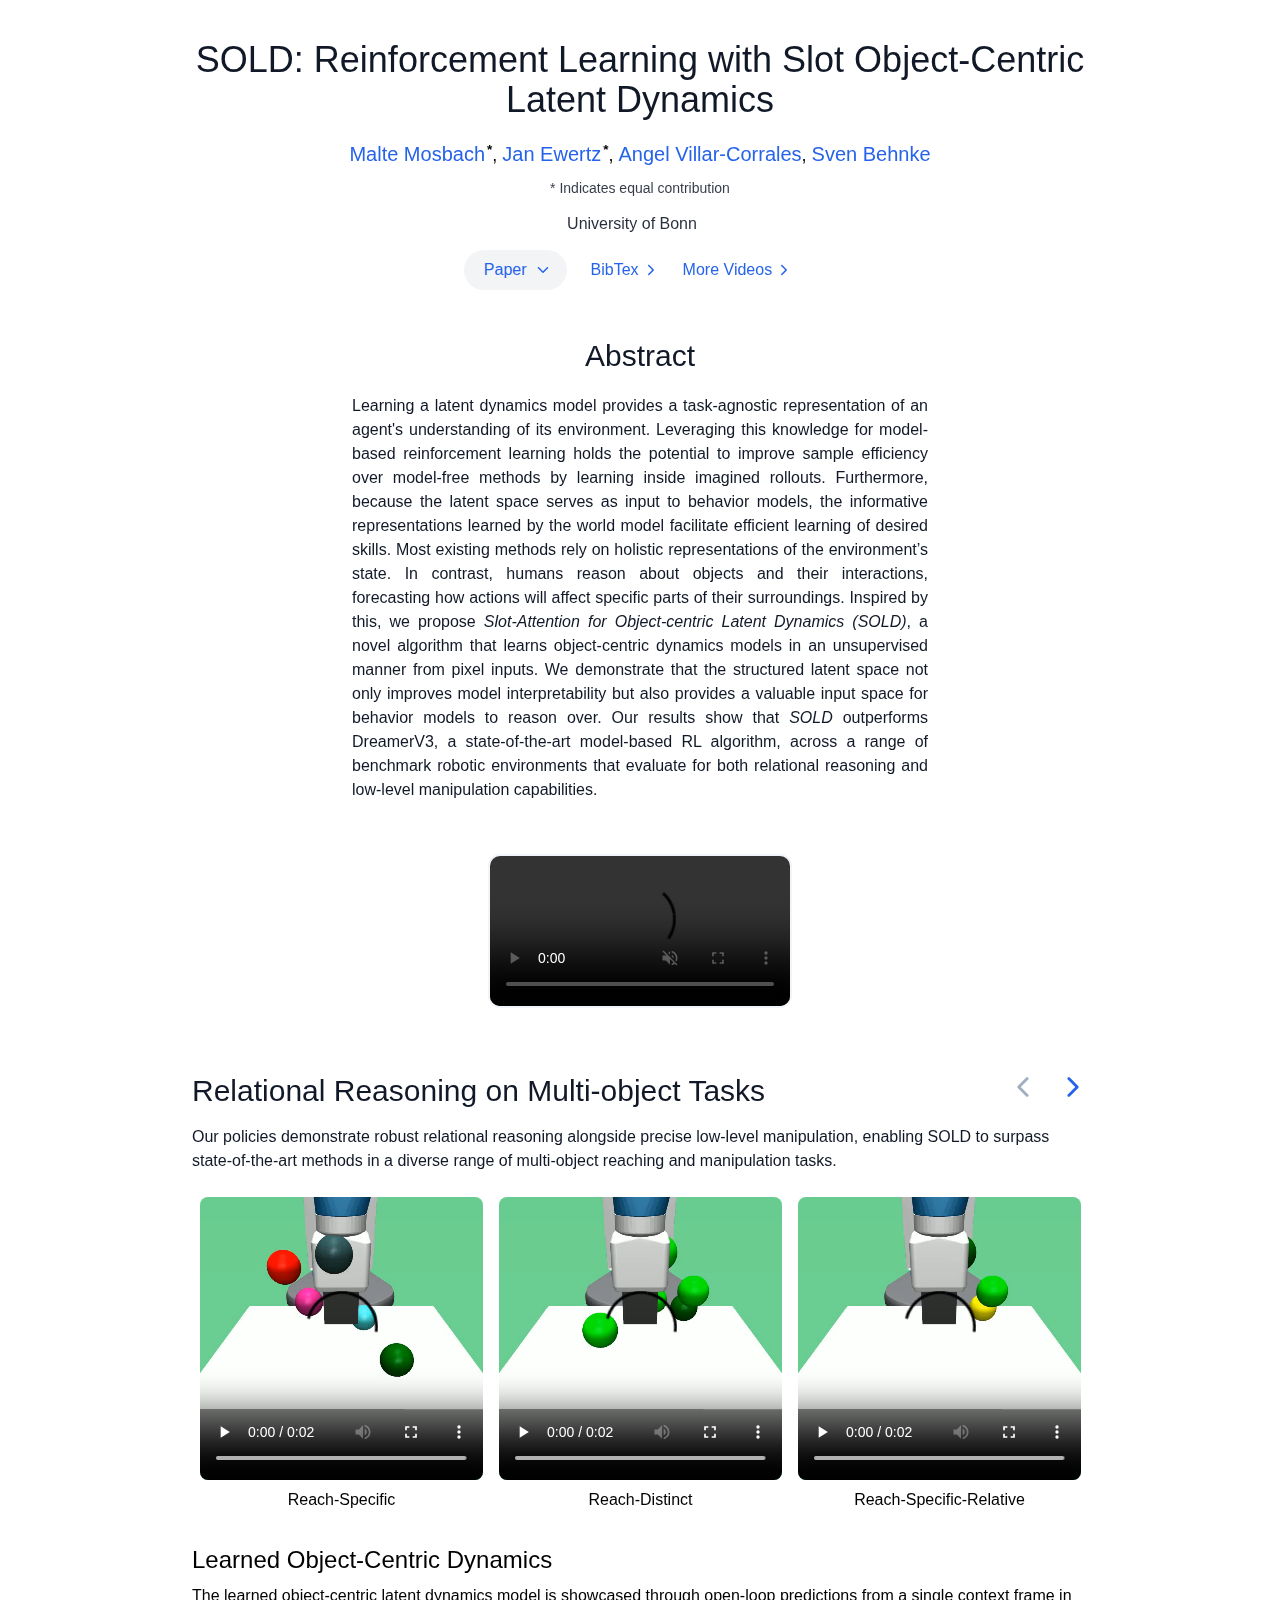
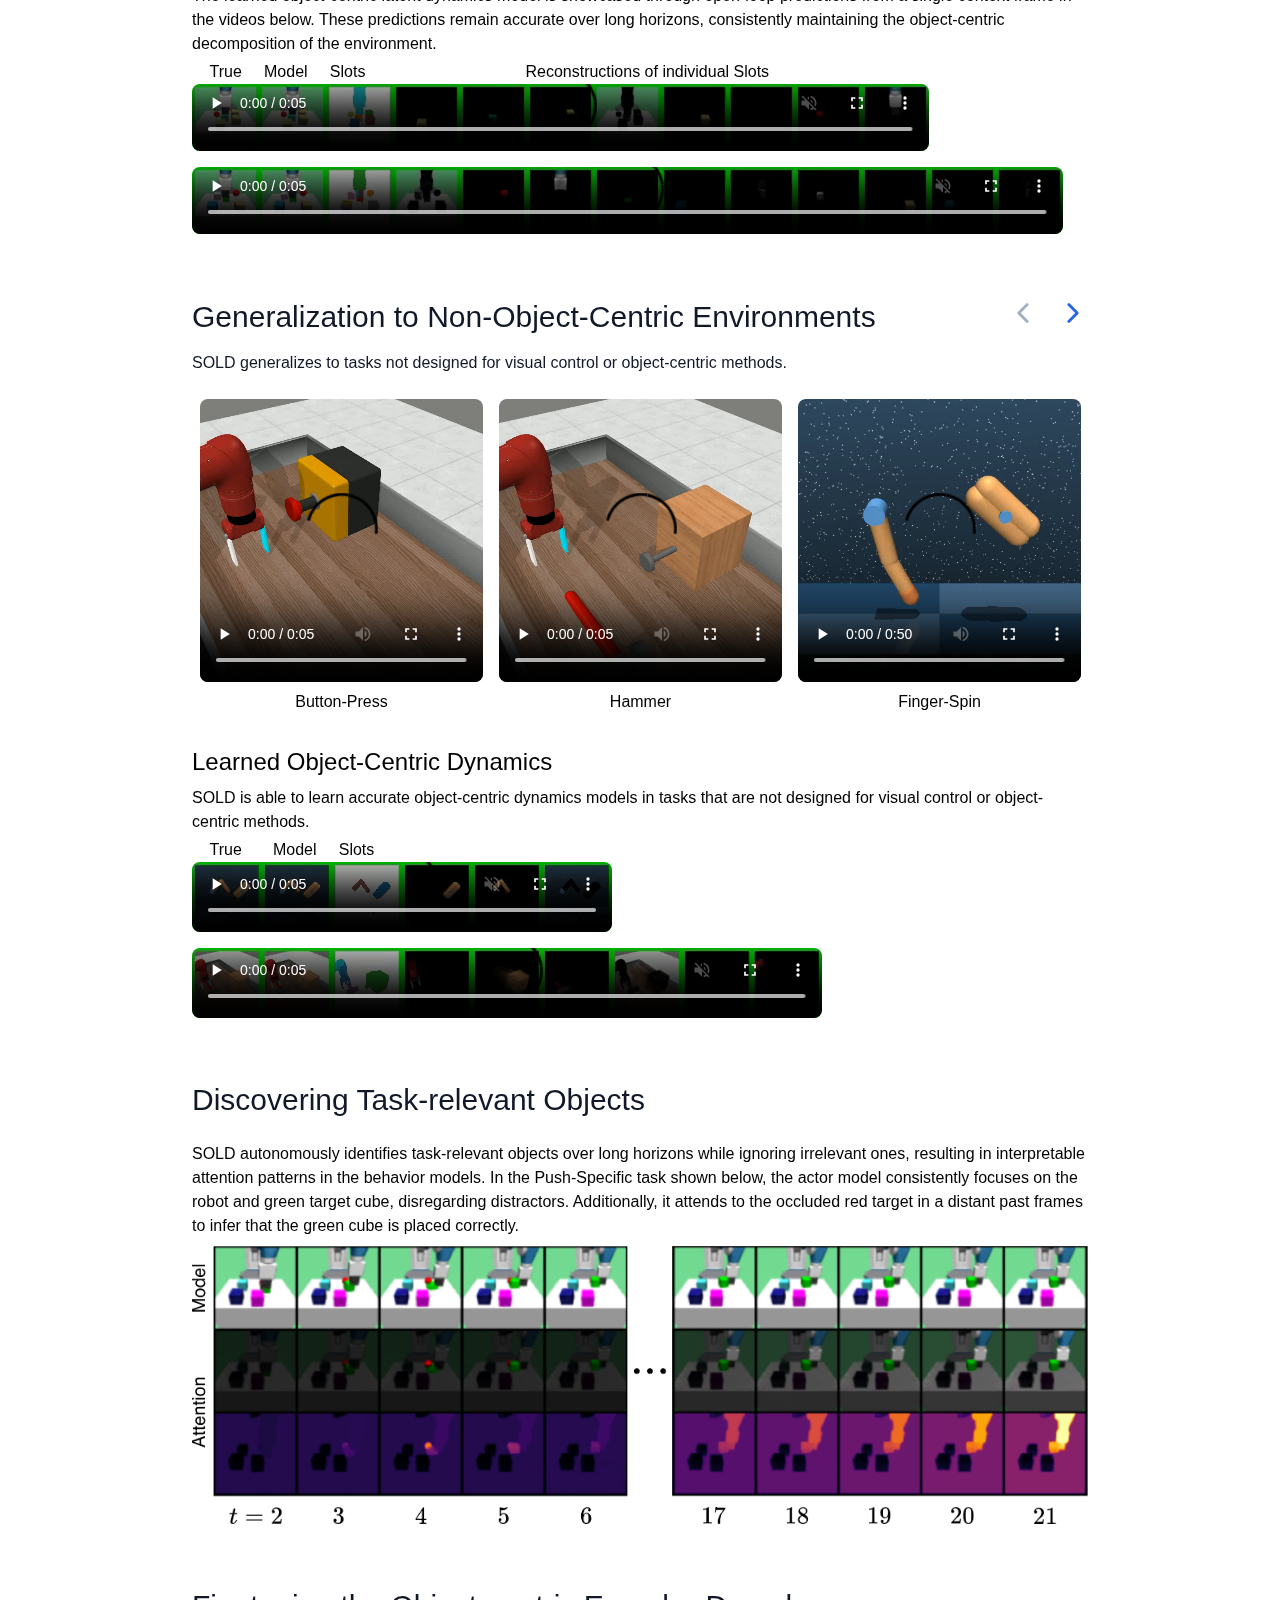
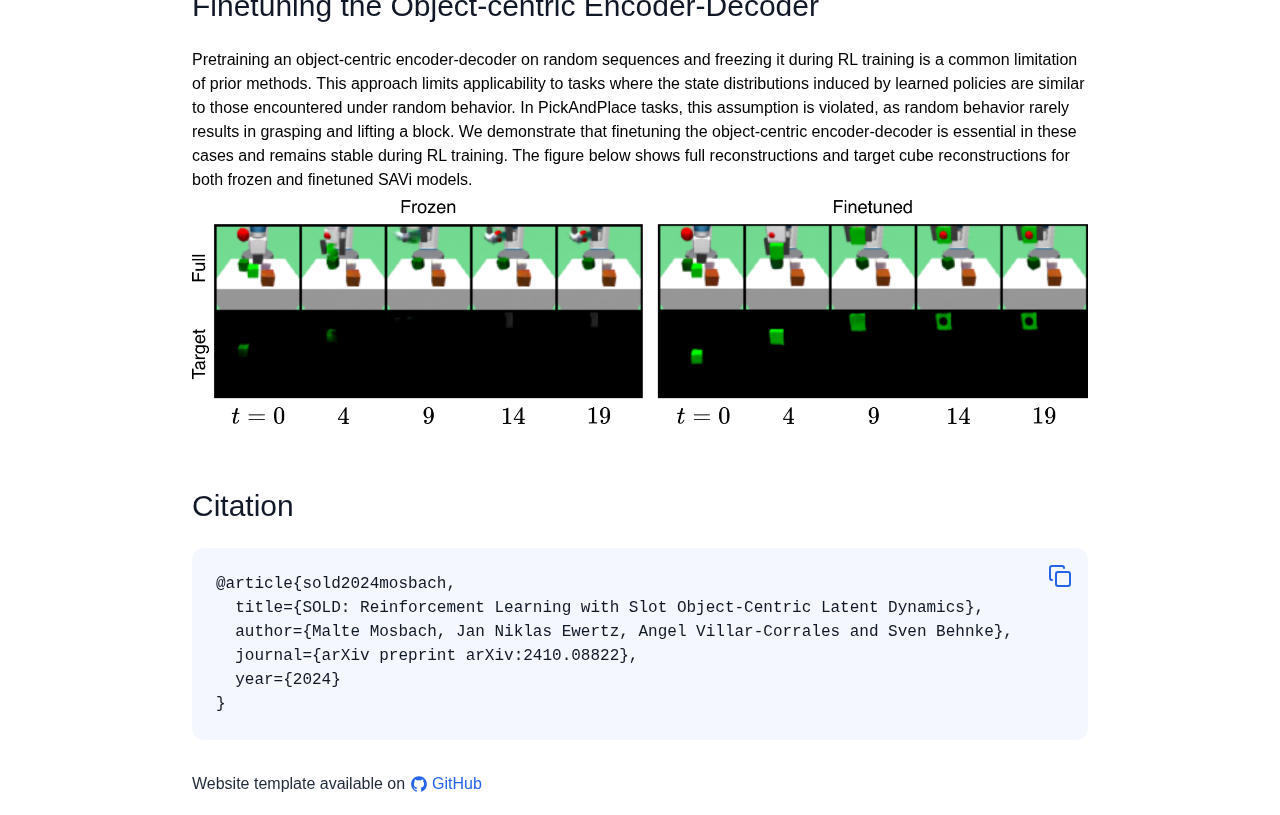
==== commit 8828e3df: "Updates" ====
--- a/index.html
+++ b/index.html
@@ -14,6 +14,6 @@
           <script
             id="gatsby-chunk-mapping"
           >
-            window.___chunkMapping="{\"app\":[\"/app-7ec83dbc90b0f1cef3b9.js\"],\"component---src-pages-index-tsx\":[\"/component---src-pages-index-tsx-4eaa06561a8e9e13aff6.js\"]}";
+            window.___chunkMapping="{\"app\":[\"/app-7ec83dbc90b0f1cef3b9.js\"],\"component---src-pages-index-tsx\":[\"/component---src-pages-index-tsx-5debfa27b12febbee6d6.js\"]}";
           </script>
-        <script>window.___webpackCompilationHash="2d7639fe508cf1704b95";</script><script src="/webpack-runtime-79b5c38024299b4f225f.js" async></script><script src="/framework-c1cc6a76308dd8147f1e.js" async></script><script src="/app-7ec83dbc90b0f1cef3b9.js" async></script><!-- slice-end id="_gatsby-scripts-1" --></body></html>+        <script>window.___webpackCompilationHash="b517459b53e7b9791464";</script><script src="/webpack-runtime-06e4fed2b9218c9b8584.js" async></script><script src="/framework-c1cc6a76308dd8147f1e.js" async></script><script src="/app-7ec83dbc90b0f1cef3b9.js" async></script><!-- slice-end id="_gatsby-scripts-1" --></body></html>